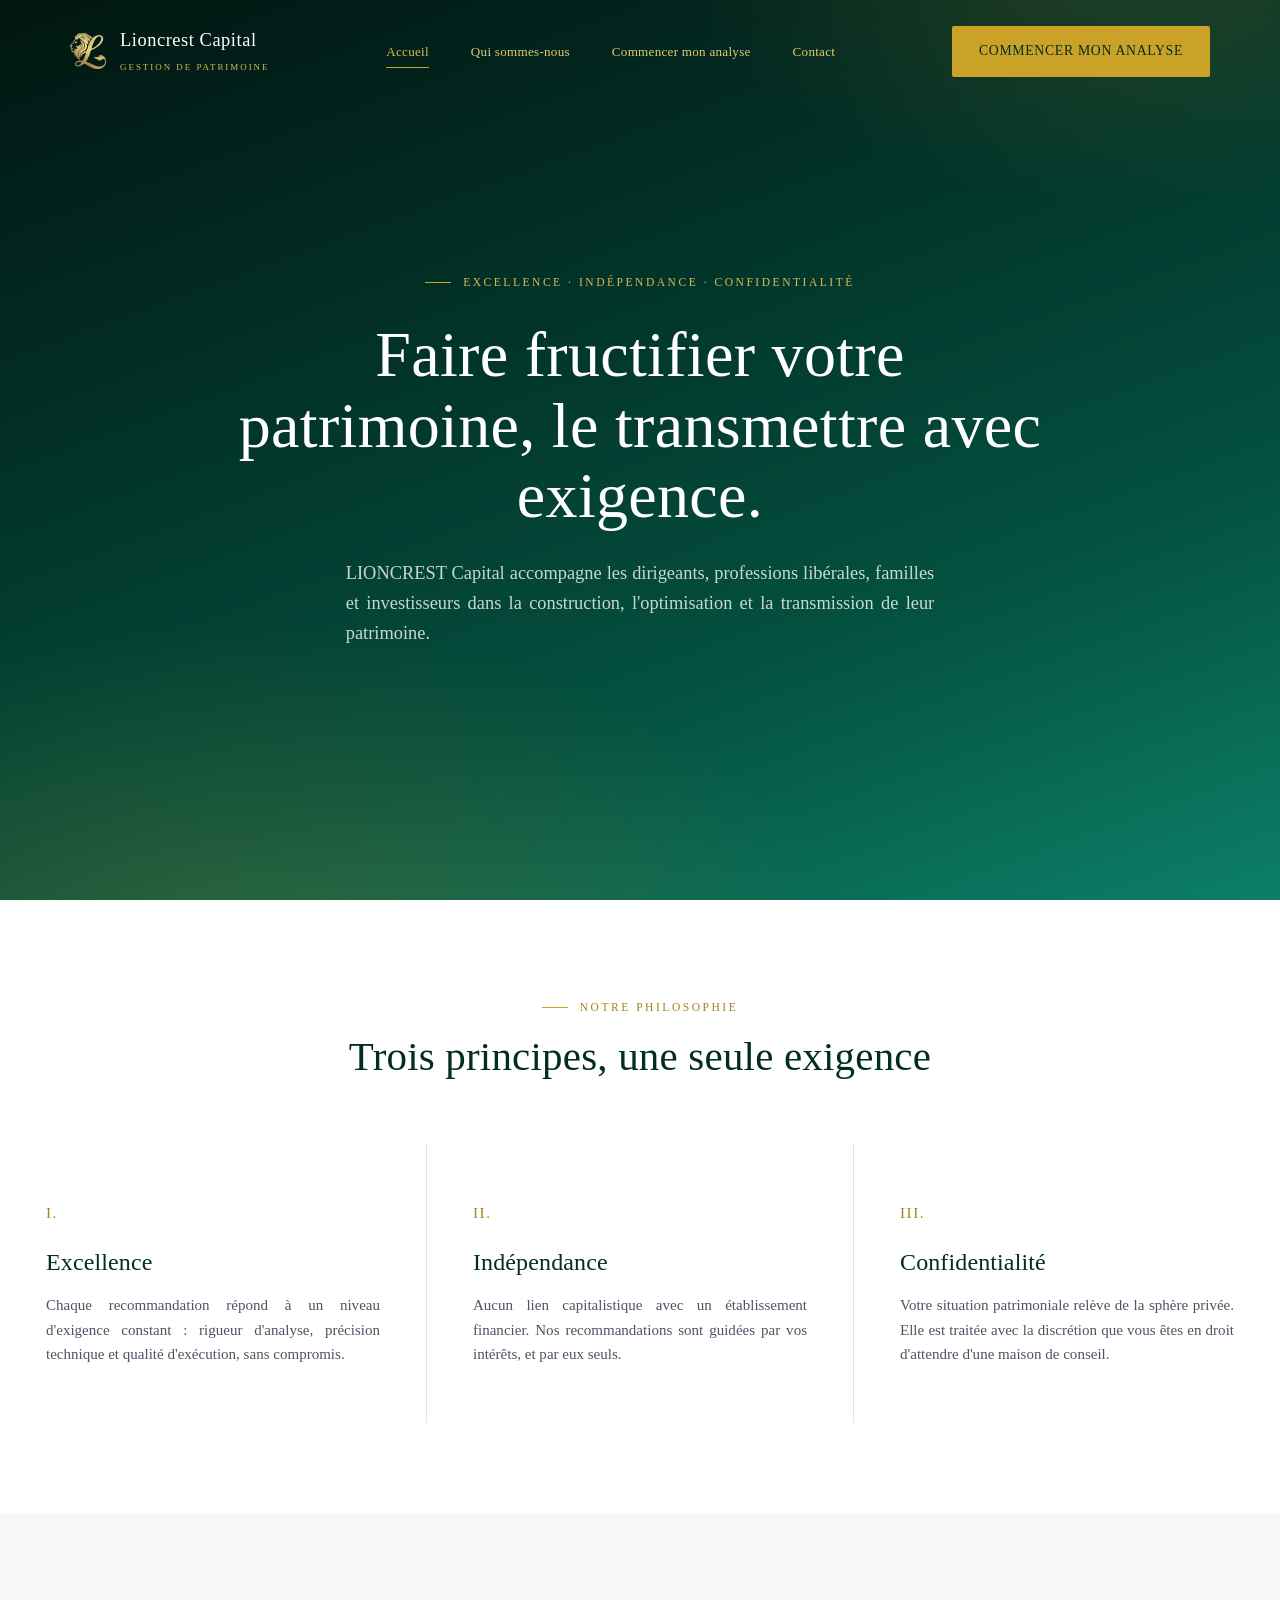
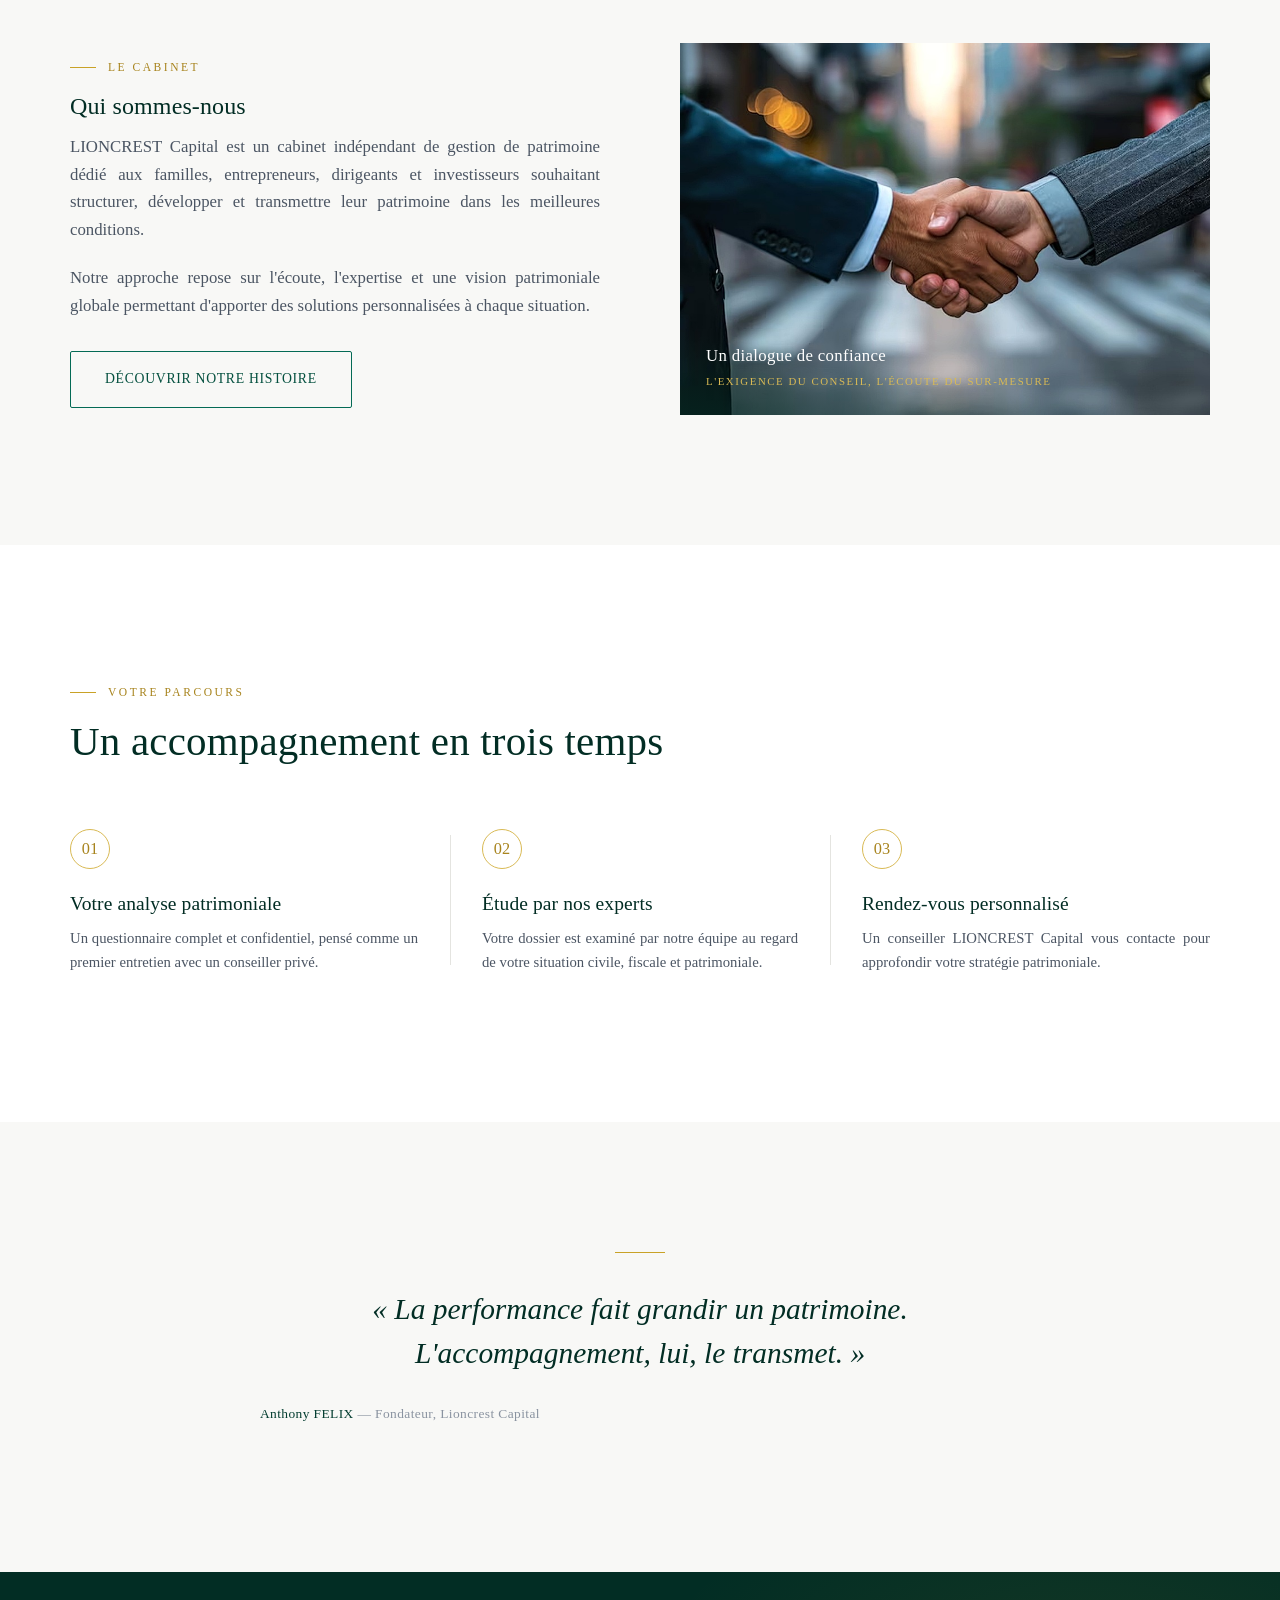
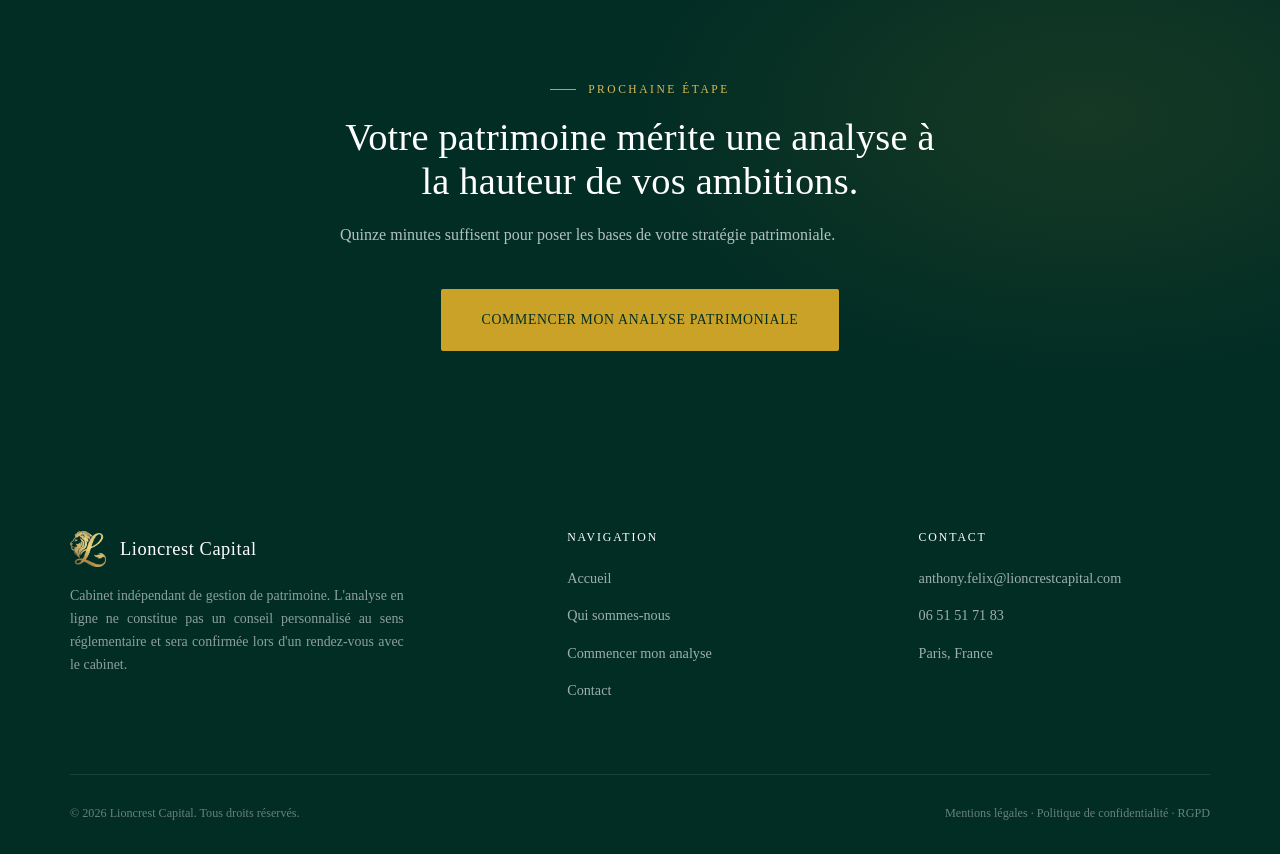
==== index.html @ 857f47c0 "Site initial Lioncrest Capital Site vitrine et parcours d'analyse patrimoniale (questionnaire multi-" ====
<!DOCTYPE html>
<html lang="fr">
<head>
<meta charset="UTF-8">
<meta name="viewport" content="width=device-width, initial-scale=1.0">
<title>Lioncrest Capital — Gestion de patrimoine d'excellence</title>
<meta name="description" content="LIONCREST Capital accompagne dirigeants, professions libérales, familles et investisseurs dans la construction, l'optimisation et la transmission de leur patrimoine.">
<link rel="icon" href="assets/img/logo-icon.png">
<link rel="stylesheet" href="assets/css/style.css">
</head>
<body>

<!-- ============ HEADER ============ -->
<header class="site-header">
  <div class="container nav-row">
    <a href="index.html" class="brand">
      <img src="assets/img/logo-icon.png" alt="Lioncrest Capital" class="brand-mark">
      <span>
        <span class="brand-word">Lioncrest Capital</span>
        <span class="brand-sub">Gestion de patrimoine</span>
      </span>
    </a>
    <nav class="nav-links" id="navLinks">
      <a href="index.html" class="active">Accueil</a>
      <a href="qui-sommes-nous.html">Qui sommes-nous</a>
      <a href="analyse.html">Commencer mon analyse</a>
      <a href="contact.html">Contact</a>
    </nav>
    <div class="nav-actions">
      <a href="analyse.html" class="btn btn-gold" style="padding:13px 26px;">Commencer mon analyse</a>
      <button class="nav-toggle" id="navToggle" aria-expanded="false" aria-label="Ouvrir le menu">Menu</button>
    </div>
  </div>
</header>

<!-- ============ HERO ============ -->
<section class="hero">
  <div class="container">
    <div class="hero-inner">
      <div class="eyebrow on-dark">Excellence · Indépendance · Confidentialité</div>
      <h1>Faire fructifier votre patrimoine, le transmettre avec exigence.</h1>
      <p class="hero-lead">LIONCREST Capital accompagne les dirigeants, professions libérales, familles et investisseurs dans la construction, l'optimisation et la transmission de leur patrimoine.</p>
    </div>
  </div>
</section>

<!-- ============ NOTRE PHILOSOPHIE ============ -->
<section class="section-tight">
  <div class="container">
    <div class="section-head center reveal">
      <div class="eyebrow" style="justify-content:center;">Notre philosophie</div>
      <h2>Trois principes, une seule exigence</h2>
    </div>
  </div>
  <div class="philo-grid">
    <div class="philo-card reveal">
      <span class="philo-num">I.</span>
      <h3>Excellence</h3>
      <p>Chaque recommandation répond à un niveau d'exigence constant : rigueur d'analyse, précision technique et qualité d'exécution, sans compromis.</p>
    </div>
    <div class="philo-card reveal reveal-delay-1">
      <span class="philo-num">II.</span>
      <h3>Indépendance</h3>
      <p>Aucun lien capitalistique avec un établissement financier. Nos recommandations sont guidées par vos intérêts, et par eux seuls.</p>
    </div>
    <div class="philo-card reveal reveal-delay-2">
      <span class="philo-num">III.</span>
      <h3>Confidentialité</h3>
      <p>Votre situation patrimoniale relève de la sphère privée. Elle est traitée avec la discrétion que vous êtes en droit d'attendre d'une maison de conseil.</p>
    </div>
  </div>
</section>

<!-- ============ QUI SOMMES-NOUS (teaser) ============ -->
<section class="section-offwhite">
  <div class="container">
    <div class="grid-2" style="align-items:center;gap:80px;">
      <div class="reveal">
        <div class="eyebrow">Le cabinet</div>
        <h2 style="margin-top:16px;">Qui sommes-nous</h2>
        <p style="font-size:1.05rem;">LIONCREST Capital est un cabinet indépendant de gestion de patrimoine dédié aux familles, entrepreneurs, dirigeants et investisseurs souhaitant structurer, développer et transmettre leur patrimoine dans les meilleures conditions.</p>
        <p style="font-size:1.05rem;">Notre approche repose sur l'écoute, l'expertise et une vision patrimoniale globale permettant d'apporter des solutions personnalisées à chaque situation.</p>
        <a href="qui-sommes-nous.html" class="btn btn-outline-dark" style="margin-top:12px;">Découvrir notre histoire</a>
      </div>
      <div class="reveal reveal-delay-1">
        <div class="photo-card">
          <img src="assets/img/poignee-de-main-portrait.jpg" alt="Poignée de main entre un conseiller et un client">
          <div class="photo-card-caption">
            <span class="name">Un dialogue de confiance</span>
            <span class="role">L'exigence du conseil, l'écoute du sur-mesure</span>
          </div>
        </div>
      </div>
    </div>
  </div>
</section>

<!-- ============ PARCOURS (séquence réelle) ============ -->
<section>
  <div class="container">
    <div class="section-head reveal">
      <div class="eyebrow">Votre parcours</div>
      <h2>Un accompagnement en trois temps</h2>
    </div>
    <div class="process">
      <div class="process-step reveal">
        <div class="process-num">01</div>
        <h3>Votre analyse patrimoniale</h3>
        <p>Un questionnaire complet et confidentiel, pensé comme un premier entretien avec un conseiller privé.</p>
      </div>
      <div class="process-step reveal reveal-delay-1">
        <div class="process-num">02</div>
        <h3>Étude par nos experts</h3>
        <p>Votre dossier est examiné par notre équipe au regard de votre situation civile, fiscale et patrimoniale.</p>
      </div>
      <div class="process-step reveal reveal-delay-2">
        <div class="process-num">03</div>
        <h3>Rendez-vous personnalisé</h3>
        <p>Un conseiller LIONCREST Capital vous contacte pour approfondir votre stratégie patrimoniale.</p>
      </div>
    </div>
  </div>
</section>

<!-- ============ CITATION ============ -->
<section class="section-offwhite">
  <div class="container quote-block reveal">
    <div class="quote-rule"></div>
    <blockquote>« La performance fait grandir un patrimoine. L'accompagnement, lui, le transmet. »</blockquote>
    <p class="quote-attrib"><strong>Anthony FELIX</strong> — Fondateur, Lioncrest Capital</p>
  </div>
</section>

<!-- ============ CTA ============ -->
<section class="cta-band">
  <div class="container cta-band-inner reveal">
    <div class="eyebrow on-dark" style="justify-content:center;">Prochaine étape</div>
    <h2 style="margin-top:16px;">Votre patrimoine mérite une analyse à la hauteur de vos ambitions.</h2>
    <p>Quinze minutes suffisent pour poser les bases de votre stratégie patrimoniale.</p>
    <a href="analyse.html" class="btn btn-gold btn-lg">Commencer mon analyse patrimoniale</a>
  </div>
</section>

<!-- ============ FOOTER ============ -->
<footer class="site-footer">
  <div class="container">
    <div class="footer-grid">
      <div>
        <a href="index.html" class="brand" style="margin-bottom:18px;">
          <img src="assets/img/logo-icon.png" alt="Lioncrest Capital" class="brand-mark" style="width:36px;height:36px;">
          <span class="brand-word" style="font-size:1.15rem;color:var(--white);">Lioncrest Capital</span>
        </a>
        <p style="font-size:.87rem;max-width:48ch;color:rgba(255,255,255,.55);">Cabinet indépendant de gestion de patrimoine. L'analyse en ligne ne constitue pas un conseil personnalisé au sens réglementaire et sera confirmée lors d'un rendez-vous avec le cabinet.</p>
      </div>
      <div>
        <h4>Navigation</h4>
        <ul>
          <li><a href="index.html">Accueil</a></li>
          <li><a href="qui-sommes-nous.html">Qui sommes-nous</a></li>
          <li><a href="analyse.html">Commencer mon analyse</a></li>
          <li><a href="contact.html">Contact</a></li>
        </ul>
      </div>
      <div>
        <h4>Contact</h4>
        <ul>
          <li><a href="mailto:anthony.felix@lioncrestcapital.com">anthony.felix@lioncrestcapital.com</a></li>
          <li><a href="tel:+33651517183">06 51 51 71 83</a></li>
          <li><a href="#">Paris, France</a></li>
        </ul>
      </div>
    </div>
    <div class="footer-bottom">
      <span>© 2026 Lioncrest Capital. Tous droits réservés.</span>
      <span>Mentions légales · Politique de confidentialité · RGPD</span>
    </div>
  </div>
</footer>

<script src="assets/js/main.js"></script>
</body>
</html>
---- assets/css/style.css ----
/* ==========================================================================
   LIONCREST CAPITAL — Design system premium
   Palette : Vert émeraude (#046A55) dominant, Or (#C9A227) en accent subtil,
   Blanc pur, Gris anthracite (#1F2937).
   Typographie du site : Times New Roman (demande client).
   Le PDF (dossier client) utilise Century Gothic — voir wizard.css, section impression.
   ========================================================================== */

:root{
  /* --- Couleurs de marque --- */
  --emerald-900:#022D24;
  --emerald-800:#033D30;
  --emerald-700:#04503F;
  --emerald-600:#046A55;   /* couleur dominante */
  --emerald-500:#0C7F67;
  --emerald-100:#E7F1EE;

  --gold-700:#8F721C;
  --gold-600:#A8841E;
  --gold-500:#C9A227;      /* accent, avec parcimonie */
  --gold-400:#D9BA55;
  --gold-200:#EEDFAF;

  --white:#FFFFFF;
  --offwhite:#F8F8F6;
  --ink:#1F2937;           /* gris anthracite */
  --ink-soft:#4B5563;
  --stone:#8A93A0;
  --line:#E4E4E0;

  --font-display:'Times New Roman', Times, serif;
  --font-body:'Times New Roman', Times, serif;

  --shadow-card:0 20px 50px -22px rgba(2,45,36,.16);
  --shadow-hover:0 28px 60px -20px rgba(2,45,36,.24);
  --ease:cubic-bezier(.22,.61,.36,1);
}

*,*::before,*::after{box-sizing:border-box;}
html{scroll-behavior:smooth;overflow-x:hidden;}
body{
  margin:0;
  overflow-x:hidden;
  font-family:var(--font-body);
  color:var(--ink);
  background:var(--white);
  -webkit-font-smoothing:antialiased;
  line-height:1.65;
}
img{max-width:100%;display:block;}
a{color:inherit;text-decoration:none;}
h1,h2,h3,h4{
  font-family:var(--font-display);
  font-weight:400;
  color:var(--emerald-900);
  margin:0 0 .5em;
  letter-spacing:.005em;
  line-height:1.15;
}
p{margin:0 0 1.2em;color:var(--ink-soft);text-align:justify;text-justify:inter-word;}
ul{margin:0;padding:0;list-style:none;}
button{font-family:inherit;cursor:pointer;}
strong,b{font-weight:400;}
input,select,textarea{font-family:inherit;font-size:1rem;}
:focus-visible{outline:2px solid var(--gold-500);outline-offset:3px;}

.container{max-width:1220px;margin:0 auto;padding:0 40px;}
@media (max-width:640px){ .container{padding:0 22px;} }
.container-narrow{max-width:800px;margin:0 auto;padding:0 40px;}
@media (max-width:640px){ .container-narrow{padding:0 22px;} }

.eyebrow{
  display:inline-flex;align-items:center;gap:12px;
  font-size:.72rem;font-weight:400;letter-spacing:.22em;text-transform:uppercase;
  color:var(--gold-600);
}
.eyebrow::before{content:"";width:26px;height:1px;background:var(--gold-500);}
.eyebrow.on-dark{color:var(--gold-300,#D9BA55);}

/* ---------- Animations d'apparition au scroll ---------- */
.reveal{
  opacity:0;
  transform:translateY(26px);
  transition:opacity .9s var(--ease), transform .9s var(--ease);
}
.reveal.is-visible{opacity:1;transform:translateY(0);}
.reveal-delay-1{transition-delay:.1s;}
.reveal-delay-2{transition-delay:.2s;}
.reveal-delay-3{transition-delay:.3s;}
@media (prefers-reduced-motion:reduce){
  .reveal{opacity:1;transform:none;transition:none;}
}

/* ---------- Boutons ---------- */
.btn{
  display:inline-flex;align-items:center;justify-content:center;gap:10px;
  padding:16px 34px;
  border-radius:2px;
  font-family:var(--font-body);
  font-weight:400;font-size:.86rem;letter-spacing:.05em;text-transform:uppercase;
  border:1px solid transparent;
  transition:transform .4s var(--ease), box-shadow .4s var(--ease), background .3s var(--ease), color .3s var(--ease), border-color .3s var(--ease);
  white-space:nowrap;
  text-align:center;
}
@media (max-width:480px){
  .btn{white-space:normal;}
}
.btn-primary{
  background:var(--emerald-600);
  color:var(--white);
}
.btn-primary:hover{background:var(--emerald-700);transform:translateY(-1px);box-shadow:0 14px 30px -12px rgba(4,106,85,.45);}
.btn-gold{
  background:var(--gold-500);
  color:var(--emerald-900);
}
.btn-gold:hover{background:var(--gold-400);transform:translateY(-1px);box-shadow:0 14px 30px -12px rgba(201,162,39,.5);}
.btn-outline{
  background:transparent;border-color:rgba(255,255,255,.4);color:var(--white);
}
.btn-outline:hover{border-color:var(--gold-400);color:var(--gold-200);}
.btn-outline-dark{
  background:transparent;border-color:var(--emerald-600);color:var(--emerald-700);
}
.btn-outline-dark:hover{background:var(--emerald-600);color:var(--white);}
.btn-ghost{background:transparent;color:var(--emerald-700);padding:16px 6px;font-weight:400;font-size:.86rem;letter-spacing:.03em;text-transform:none;}
.btn-ghost:hover{color:var(--gold-700);}
.btn[disabled]{opacity:.45;cursor:not-allowed;transform:none;box-shadow:none;}
.btn-block{width:100%;}
.btn-lg{padding:19px 40px;}

/* ---------- Navigation ---------- */
.site-header{
  position:fixed;top:0;left:0;right:0;z-index:100;
  padding:26px 0;
  transition:background .4s var(--ease), padding .4s var(--ease), box-shadow .4s var(--ease);
}
.site-header.is-solid{
  background:rgba(255,255,255,.97);
  backdrop-filter:blur(10px);
  padding:16px 0;
  box-shadow:0 2px 24px rgba(2,45,36,.07);
}
.nav-row{display:flex;align-items:center;justify-content:space-between;gap:24px;}
.brand{display:flex;align-items:center;gap:14px;}
.brand-mark{width:36px;height:36px;flex-shrink:0;object-fit:contain;}
.brand-word{
  font-family:var(--font-display);font-size:1.15rem;font-weight:400;
  color:var(--white);letter-spacing:.03em;line-height:1;
  transition:color .4s var(--ease);
}
.is-solid .brand-word{color:var(--emerald-900);}
.brand-sub{
  display:block;font-family:var(--font-body);font-size:.56rem;letter-spacing:.22em;text-transform:uppercase;
  color:var(--gold-400);margin-top:5px;transition:color .4s var(--ease);
}
.is-solid .brand-sub{color:var(--gold-600);}

.nav-links{display:flex;align-items:center;gap:42px;}
.nav-links a{
  font-size:.82rem;font-weight:400;letter-spacing:.02em;
  color:var(--gold-300,#E4C875);position:relative;padding:4px 0;
  transition:color .4s var(--ease);
}
.is-solid .nav-links a{color:var(--gold-700);}
.nav-links a::after{content:"";position:absolute;left:0;right:100%;bottom:-2px;height:1px;background:var(--gold-500);transition:right .35s var(--ease);}
.nav-links a:hover{color:var(--gold-200,#F0E0B0);}
.is-solid .nav-links a:hover{color:var(--gold-600);}
.nav-links a:hover::after,.nav-links a.active::after{right:0;}
.nav-links a.active{color:var(--gold-400);}
.is-solid .nav-links a.active{color:var(--gold-600);}
.nav-actions{display:flex;align-items:center;gap:18px;}
.nav-toggle{display:none;background:none;border:0;color:var(--white);font-size:.8rem;font-weight:400;letter-spacing:.05em;}
.is-solid .nav-toggle{color:var(--ink);}

@media (max-width:960px){
  .nav-links{
    position:fixed;inset:0 0 0 auto;width:82%;max-width:360px;
    background:var(--emerald-900);
    flex-direction:column;align-items:flex-start;
    padding:120px 38px 40px;gap:30px;
    transform:translateX(100%);transition:transform .5s var(--ease);
    box-shadow:-24px 0 70px rgba(0,0,0,.3);
  }
  .nav-links.is-open{transform:translateX(0);}
  .nav-links a{color:var(--gold-300,#E4C875) !important;}
  .nav-actions .btn{display:none;}
  .nav-toggle{display:flex;z-index:120;}
}

/* ---------- Hero plein écran ---------- */
.hero{
  position:relative;min-height:100vh;
  display:flex;align-items:center;
  background:linear-gradient(160deg,#011611 0%, #022D24 30%, #04503F 68%, #0C7F67 100%);
  color:var(--white);
  overflow:hidden;
  padding:150px 0 90px;
}
.hero::before{
  content:"";position:absolute;inset:-8%;
  background-image:url('assets/img/logo-icon.png');
  background-repeat:no-repeat;
  background-position:86% 18%;
  background-size:640px;
  opacity:.07;
  pointer-events:none;
  animation:driftGlow 26s ease-in-out infinite alternate;
}
.hero::after{
  content:"";position:absolute;inset:0;
  background:
    radial-gradient(1000px 560px at 18% 108%, rgba(201,162,39,.22), transparent 62%),
    radial-gradient(760px 460px at 88% -8%, rgba(201,162,39,.18), transparent 60%);
  pointer-events:none;
  animation:pulseGlow 9s ease-in-out infinite;
}
@keyframes pulseGlow{ 0%,100%{opacity:.65;} 50%{opacity:1;} }
@keyframes driftGlow{ 0%{transform:translate(0,0) scale(1);} 100%{transform:translate(-22px,16px) scale(1.05);} }
@media (prefers-reduced-motion:reduce){
  .hero::before,.hero::after,.page-hero::before,.page-hero::after,.intro-hero::before,.intro-hero::after{animation:none !important;}
}
.hero-inner{position:relative;z-index:2;max-width:820px;margin:0 auto;text-align:center;}

/* ---------- Bandeaux "page hero" secondaires (Qui sommes-nous, Contact, Analyse) ---------- */
.page-hero,.intro-hero{
  position:relative;overflow:hidden;
  background:linear-gradient(160deg,#011611 0%, #022D24 32%, #04503F 72%, #0C7F67 100%);
}
.page-hero::before,.intro-hero::before{
  content:"";position:absolute;inset:-8%;
  background-image:url('assets/img/logo-icon.png');
  background-repeat:no-repeat;
  background-position:88% 12%;
  background-size:420px;
  opacity:.07;
  pointer-events:none;
  animation:driftGlow 26s ease-in-out infinite alternate;
}
.page-hero::after,.intro-hero::after{
  content:"";position:absolute;inset:0;
  background:
    radial-gradient(800px 460px at 12% 115%, rgba(201,162,39,.20), transparent 62%),
    radial-gradient(620px 380px at 90% -10%, rgba(201,162,39,.16), transparent 60%);
  pointer-events:none;
  animation:pulseGlow 9s ease-in-out infinite;
}
.page-hero .container-narrow,.intro-hero .container-narrow{position:relative;z-index:2;}
.hero-inner .eyebrow{justify-content:center;margin-bottom:28px;}
.hero h1{
  color:var(--white);
  font-size:clamp(2.4rem,5vw,4rem);
  line-height:1.1;font-weight:400;
  margin-bottom:26px;
}
.hero-lead{
  color:rgba(255,255,255,.78);
  font-size:1.15rem;max-width:64ch;margin:0 auto 46px;
}
.hero-actions{display:flex;flex-wrap:wrap;gap:18px;justify-content:center;}
.hero-scroll{
  position:absolute;bottom:38px;left:50%;transform:translateX(-50%);
  display:flex;flex-direction:column;align-items:center;gap:10px;
  color:rgba(255,255,255,.5);font-size:.68rem;letter-spacing:.18em;text-transform:uppercase;
  z-index:2;
}
.hero-scroll .stem{width:1px;height:34px;background:linear-gradient(var(--gold-400),transparent);}

/* ---------- Sections ---------- */
section{padding:130px 0;}
.section-tight{padding:90px 0;}
.section-head{max-width:660px;margin-bottom:64px;}
.section-head.center{margin-left:auto;margin-right:auto;text-align:center;}
.section-head h2{font-size:clamp(2rem,3.2vw,2.6rem);margin-top:16px;}
.section-dark{background:var(--emerald-900);color:var(--white);}
.section-dark h2,.section-dark h3,.section-dark h4{color:var(--white);}
.section-dark p{color:rgba(255,255,255,.72);}
.section-offwhite{background:var(--offwhite);}

/* ---------- Philosophie (3 blocs) ---------- */
.philo-grid{display:grid;grid-template-columns:repeat(3,1fr);gap:1px;background:var(--line);}
@media (max-width:860px){.philo-grid{grid-template-columns:1fr;}}
.philo-card{
  background:var(--white);
  padding:56px 46px;
  transition:background .4s var(--ease);
}
.philo-card:hover{background:var(--offwhite);}
.philo-num{
  font-family:var(--font-display);font-size:.95rem;color:var(--gold-600);
  letter-spacing:.1em;margin-bottom:24px;display:block;
}
.philo-card h3{font-size:1.5rem;margin-bottom:16px;}
.philo-card p{font-size:.94rem;margin-bottom:0;}

/* ---------- Cartes génériques ---------- */
.grid-3{display:grid;grid-template-columns:repeat(3,1fr);gap:36px;}
.grid-2{display:grid;grid-template-columns:repeat(2,1fr);gap:36px;}
@media (max-width:900px){.grid-3,.grid-2{grid-template-columns:1fr;}}
.info-card{
  background:var(--white);border:1px solid var(--line);
  padding:40px 36px;
  transition:transform .4s var(--ease), box-shadow .4s var(--ease), border-color .4s var(--ease);
}
.info-card:hover{transform:translateY(-6px);box-shadow:var(--shadow-hover);border-color:var(--gold-400);}
.info-card .ic{width:38px;height:38px;margin-bottom:24px;}
.info-card .ic path,.info-card .ic circle,.info-card .ic line,.info-card .ic rect{stroke:var(--gold-600);fill:none;stroke-width:1.1;}
.info-card h3{font-size:1.28rem;margin-bottom:12px;}
.info-card p{font-size:.93rem;margin-bottom:0;}

/* ---------- Processus (séquence) ---------- */
.process{display:grid;grid-template-columns:repeat(3,1fr);gap:0;}
@media (max-width:900px){.process{grid-template-columns:1fr;gap:48px;}}
.process-step{padding:0 32px;position:relative;}
.process-step:first-child{padding-left:0;}
.process-step:last-child{padding-right:0;}
.process-step:not(:last-child)::after{content:"";position:absolute;top:6px;right:-1px;width:1px;height:130px;background:var(--line);}
@media (max-width:900px){.process-step:not(:last-child)::after{display:none;}}
.process-num{
  font-family:var(--font-display);font-size:1.02rem;font-weight:400;color:var(--gold-600);
  border:1px solid var(--gold-400);width:40px;height:40px;border-radius:50%;
  display:flex;align-items:center;justify-content:center;margin-bottom:24px;
}
.process-step h3{font-size:1.22rem;margin-bottom:10px;}
.process-step p{font-size:.92rem;}

/* ---------- CTA band ---------- */
.cta-band{background:var(--emerald-900);padding:100px 0;position:relative;overflow:hidden;}
.cta-band::before{content:"";position:absolute;inset:0;background:radial-gradient(700px 400px at 85% 30%, rgba(201,162,39,.10), transparent 65%);}
.cta-band-inner{position:relative;z-index:1;text-align:center;max-width:680px;margin:0 auto;}
.cta-band h2{color:var(--white);font-size:clamp(1.8rem,3vw,2.5rem);}
.cta-band p{color:rgba(255,255,255,.7);margin-bottom:40px;}

/* ---------- Citation ---------- */
.quote-block{max-width:840px;margin:0 auto;text-align:center;}
.quote-block blockquote{
  font-family:var(--font-display);font-style:italic;font-weight:400;
  font-size:clamp(1.4rem,2.3vw,1.85rem);color:var(--emerald-900);line-height:1.5;margin:0 0 28px;
}
.quote-attrib{font-size:.84rem;color:var(--stone);letter-spacing:.03em;}
.quote-attrib strong{color:var(--emerald-800);}
.quote-rule{width:50px;height:1px;background:var(--gold-500);margin:0 auto 34px;}

/* ---------- Footer ---------- */
.site-footer{background:var(--emerald-900);color:rgba(255,255,255,.62);padding:80px 0 30px;}
.footer-grid{display:grid;grid-template-columns:1.5fr 1fr 1fr;gap:60px;margin-bottom:60px;}
@media (max-width:760px){.footer-grid{grid-template-columns:1fr;gap:40px;}}
.footer-grid h4{color:var(--white);font-size:.74rem;letter-spacing:.16em;text-transform:uppercase;font-weight:400;margin-bottom:20px;}
.footer-grid ul li{margin-bottom:11px;}
.footer-grid a{font-size:.89rem;color:rgba(255,255,255,.62);}
.footer-grid a:hover{color:var(--gold-400);}
.footer-bottom{
  border-top:1px solid rgba(255,255,255,.1);padding-top:28px;
  display:flex;justify-content:space-between;align-items:center;flex-wrap:wrap;gap:14px;
  font-size:.76rem;color:rgba(255,255,255,.4);
}

@media (prefers-reduced-motion:reduce){
  html{scroll-behavior:auto;}
  *{transition-duration:.001ms !important;animation-duration:.001ms !important;}
}

/* ---------- Portrait duoton (se fond dans le fond du site) ---------- */
.duotone-photo{
  position:relative;overflow:hidden;
  aspect-ratio:4/5;background:var(--emerald-900);
}
.duotone-photo img{
  width:100%;height:100%;object-fit:cover;object-position:top center;display:block;
  filter:grayscale(1) sepia(.3) contrast(1.08) brightness(1.05);
}
.duotone-photo::after{
  content:"";position:absolute;inset:0;
  background:linear-gradient(200deg, var(--gold-500) 0%, var(--emerald-700) 62%, var(--emerald-900) 100%);
  mix-blend-mode:multiply;
  opacity:.82;
}
.duotone-photo::before{
  content:"";position:absolute;inset:0;z-index:2;pointer-events:none;
  background:linear-gradient(190deg, transparent 55%, rgba(2,45,36,.92) 128%);
}
.duotone-caption{
  position:absolute;left:0;right:0;bottom:0;z-index:3;
  padding:24px 26px;
  color:var(--white);
}
.duotone-caption .name{font-family:var(--font-display);font-size:1.05rem;letter-spacing:.02em;}
.duotone-caption .role{font-size:.68rem;letter-spacing:.14em;text-transform:uppercase;color:var(--gold-300,var(--gold-400));margin-top:4px;display:block;}

.illus-card{
  position:relative;overflow:hidden;
  aspect-ratio:4/5;
  background:radial-gradient(circle at 30% 20%, rgba(201,162,39,.10), transparent 60%), var(--emerald-900);
}
.illus-card svg{width:100%;height:100%;display:block;}
.illus-card svg *{fill:none;stroke:var(--gold-500);stroke-width:1.2;vector-effect:non-scaling-stroke;}
.illus-card .duotone-caption{background:linear-gradient(190deg, transparent 60%, rgba(2,45,36,.94) 128%);padding-top:60px;}

.photo-card{position:relative;overflow:hidden;aspect-ratio:940/660;background:var(--emerald-900);}
.photo-card img{width:100%;height:100%;object-fit:cover;object-position:center 40%;display:block;}
.photo-card-caption{
  position:absolute;left:0;right:0;bottom:0;z-index:2;
  padding:24px 26px;color:var(--white);
  background:linear-gradient(190deg, transparent 55%, rgba(2,45,36,.92) 128%);
}
.photo-card-caption .name{font-family:var(--font-display);font-size:1.05rem;letter-spacing:.02em;}
.photo-card-caption .role{font-size:.68rem;letter-spacing:.14em;text-transform:uppercase;color:var(--gold-300,var(--gold-400));margin-top:4px;display:block;}
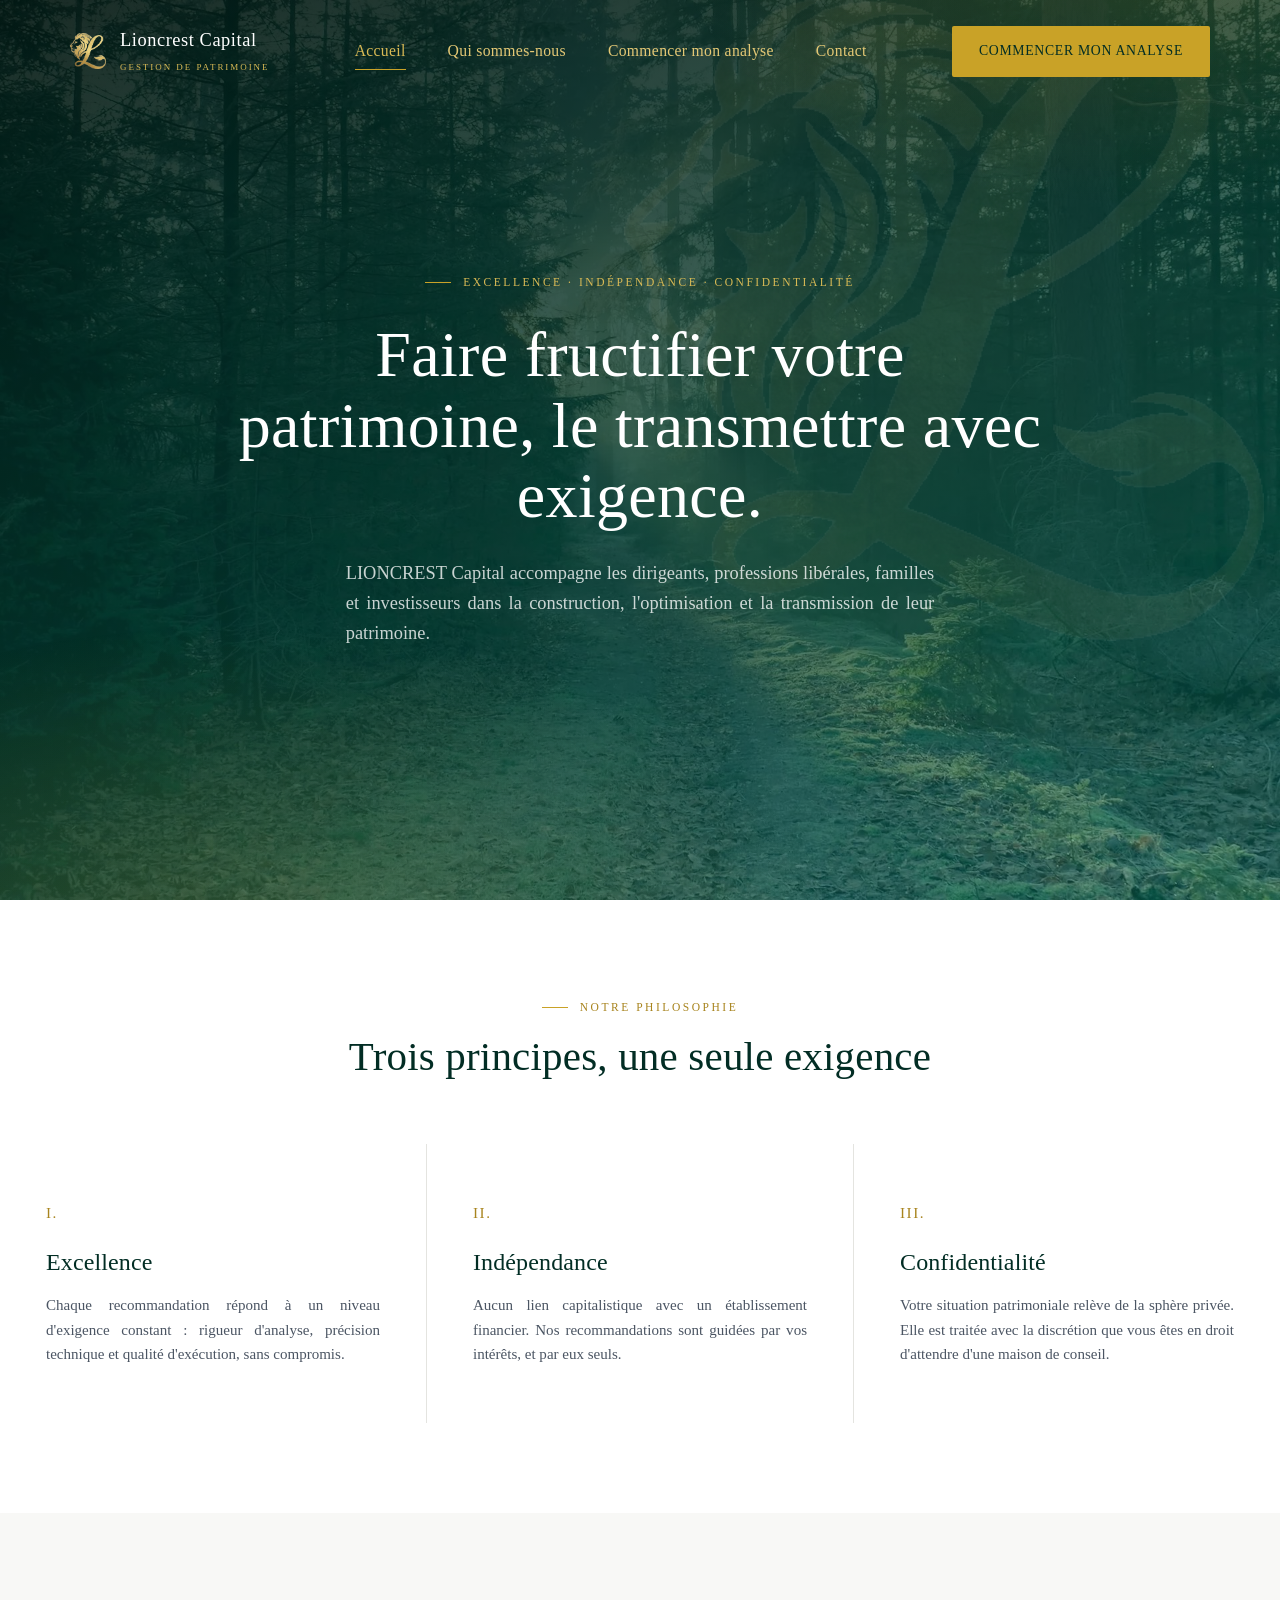
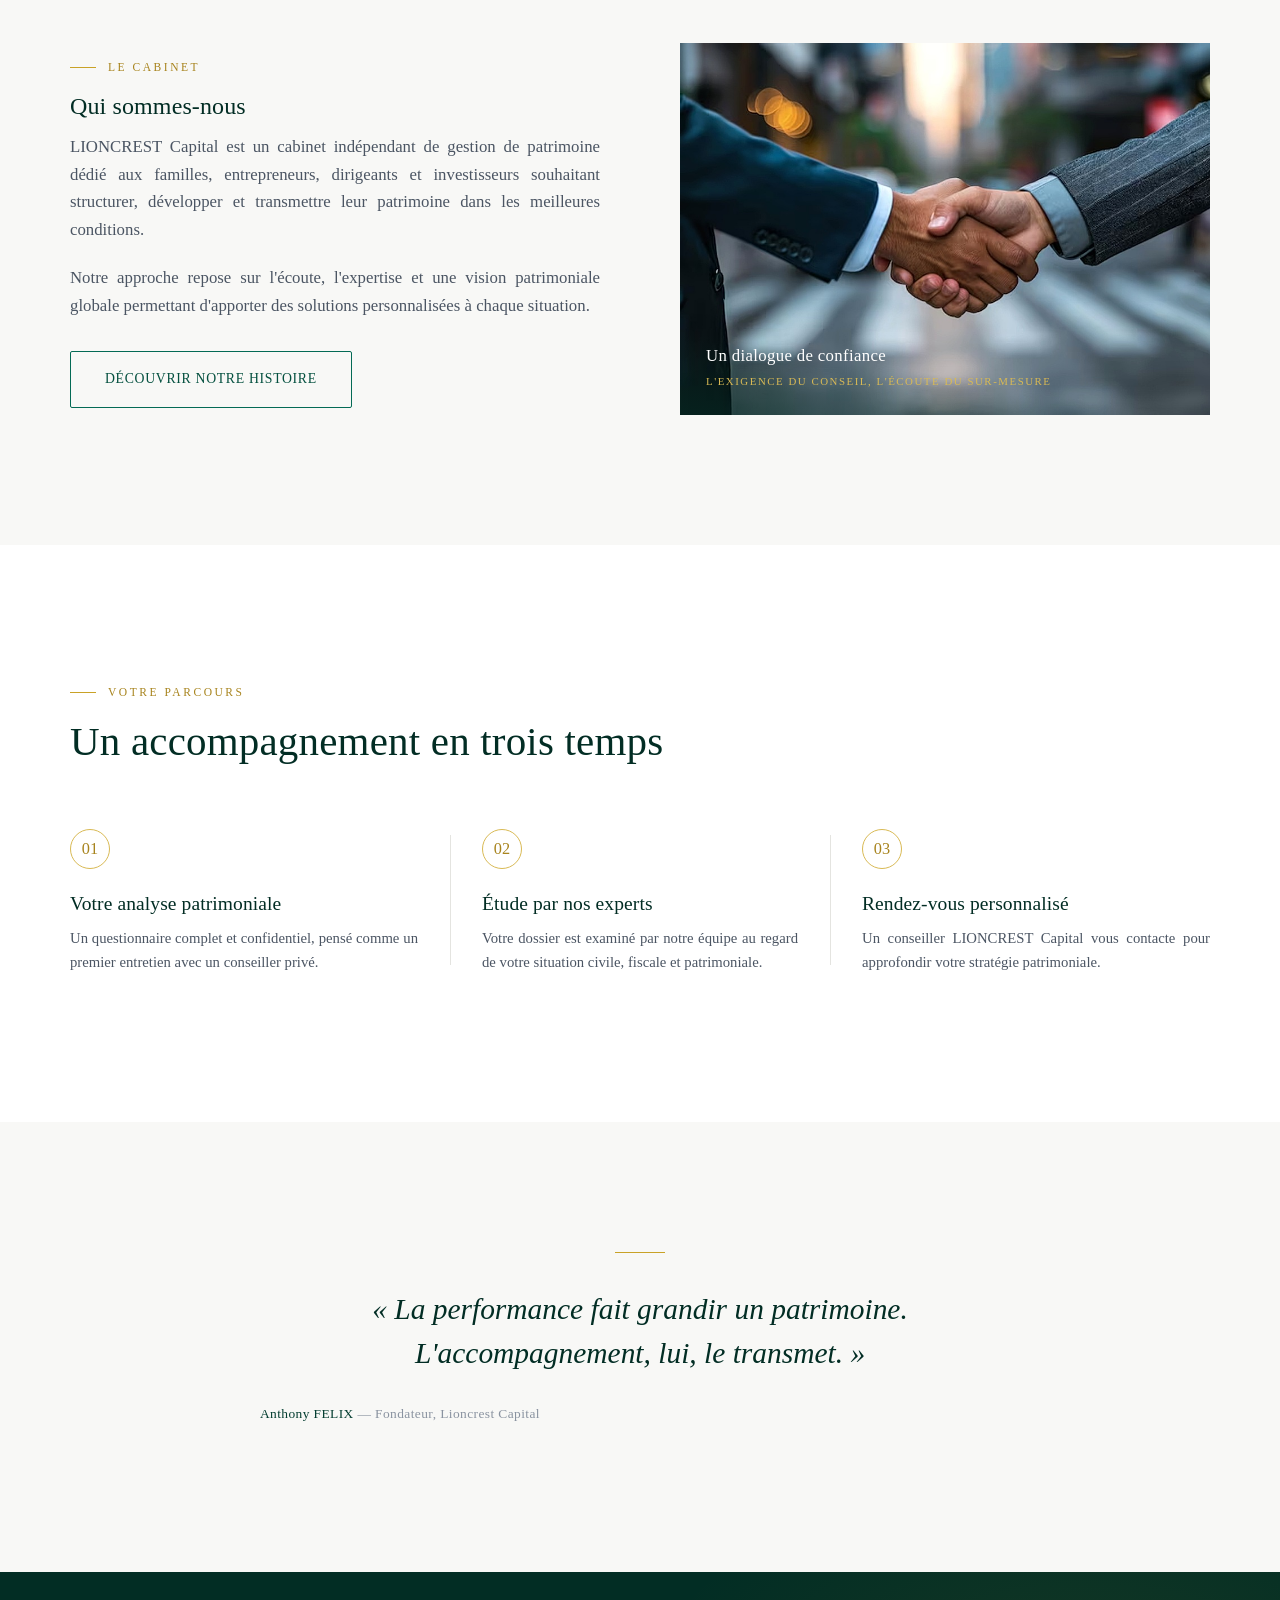
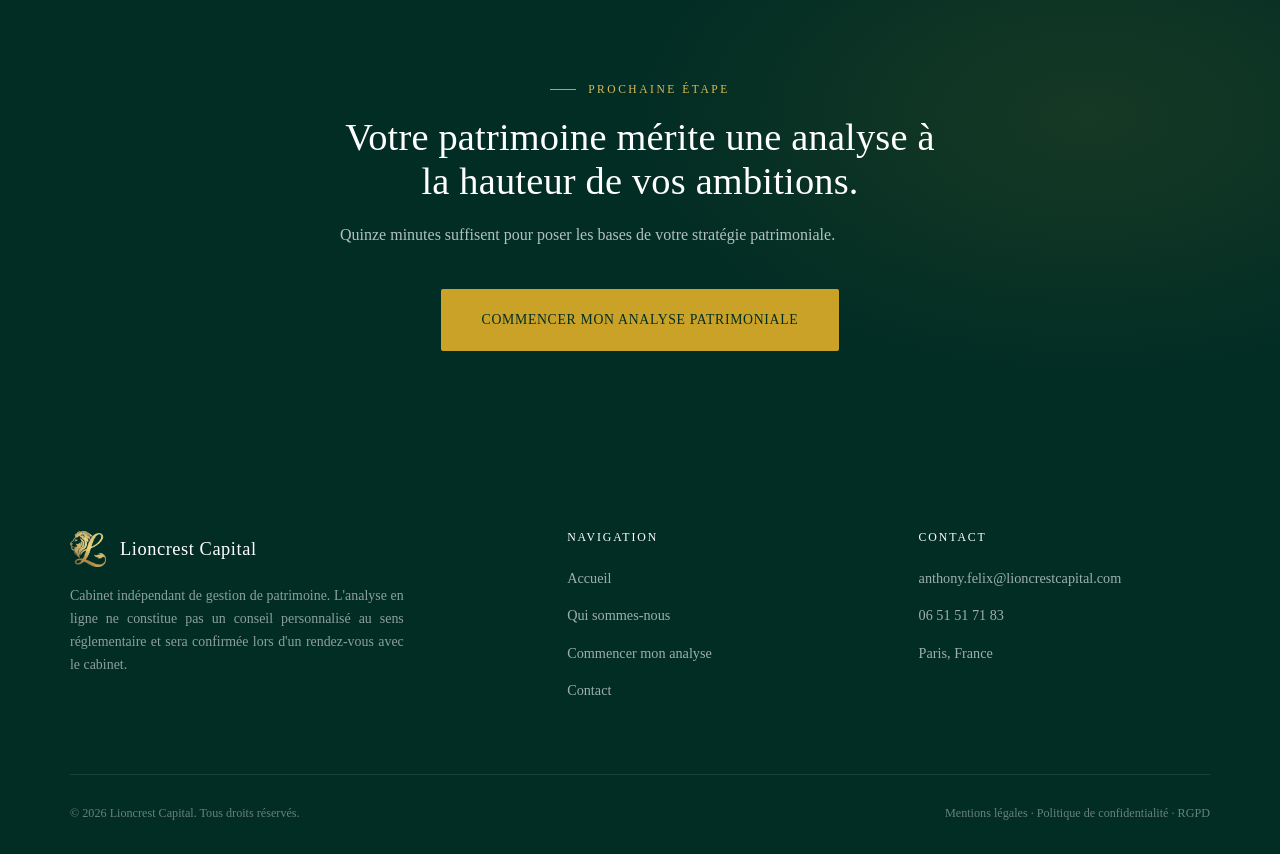
==== commit 622a28f8: "Fond animé sur la page d'accueil + correction de chemins d'images CSS Ajoute une photo de sentier fo" ====
--- a/index.html
+++ b/index.html
@@ -35,6 +35,7 @@
 
 <!-- ============ HERO ============ -->
 <section class="hero">
+  <div class="hero-bg"></div>
   <div class="container">
     <div class="hero-inner">
       <div class="eyebrow on-dark">Excellence · Indépendance · Confidentialité</div>
--- a/assets/css/style.css
+++ b/assets/css/style.css
@@ -159,7 +159,7 @@
 
 .nav-links{display:flex;align-items:center;gap:42px;}
 .nav-links a{
-  font-size:.82rem;font-weight:400;letter-spacing:.02em;
+  font-size:.98rem;font-weight:400;letter-spacing:.02em;
   color:var(--gold-300,#E4C875);position:relative;padding:4px 0;
   transition:color .4s var(--ease);
 }
@@ -193,14 +193,25 @@
 .hero{
   position:relative;min-height:100vh;
   display:flex;align-items:center;
-  background:linear-gradient(160deg,#011611 0%, #022D24 30%, #04503F 68%, #0C7F67 100%);
+  background:#011611;
   color:var(--white);
   overflow:hidden;
   padding:150px 0 90px;
 }
+.hero-bg{
+  position:absolute;inset:0;z-index:0;
+  background-image:url('../img/hero-forest-path.jpg');
+  background-size:cover;background-position:center;
+  animation:heroKenBurns 32s ease-in-out infinite alternate;
+  will-change:transform;
+}
+.hero-bg::after{
+  content:"";position:absolute;inset:0;
+  background:linear-gradient(160deg, rgba(1,22,17,.90) 0%, rgba(2,45,36,.82) 30%, rgba(4,80,63,.68) 68%, rgba(12,127,103,.5) 100%);
+}
 .hero::before{
-  content:"";position:absolute;inset:-8%;
-  background-image:url('assets/img/logo-icon.png');
+  content:"";position:absolute;inset:-8%;z-index:1;
+  background-image:url('../img/logo-icon.png');
   background-repeat:no-repeat;
   background-position:86% 18%;
   background-size:640px;
@@ -209,7 +220,7 @@
   animation:driftGlow 26s ease-in-out infinite alternate;
 }
 .hero::after{
-  content:"";position:absolute;inset:0;
+  content:"";position:absolute;inset:0;z-index:1;
   background:
     radial-gradient(1000px 560px at 18% 108%, rgba(201,162,39,.22), transparent 62%),
     radial-gradient(760px 460px at 88% -8%, rgba(201,162,39,.18), transparent 60%);
@@ -218,8 +229,9 @@
 }
 @keyframes pulseGlow{ 0%,100%{opacity:.65;} 50%{opacity:1;} }
 @keyframes driftGlow{ 0%{transform:translate(0,0) scale(1);} 100%{transform:translate(-22px,16px) scale(1.05);} }
+@keyframes heroKenBurns{ 0%{transform:scale(1);} 100%{transform:scale(1.14);} }
 @media (prefers-reduced-motion:reduce){
-  .hero::before,.hero::after,.page-hero::before,.page-hero::after,.intro-hero::before,.intro-hero::after{animation:none !important;}
+  .hero::before,.hero::after,.hero-bg,.page-hero::before,.page-hero::after,.intro-hero::before,.intro-hero::after{animation:none !important;}
 }
 .hero-inner{position:relative;z-index:2;max-width:820px;margin:0 auto;text-align:center;}
 
@@ -230,7 +242,7 @@
 }
 .page-hero::before,.intro-hero::before{
   content:"";position:absolute;inset:-8%;
-  background-image:url('assets/img/logo-icon.png');
+  background-image:url('../img/logo-icon.png');
   background-repeat:no-repeat;
   background-position:88% 12%;
   background-size:420px;
@@ -368,13 +380,6 @@
 }
 .duotone-photo img{
   width:100%;height:100%;object-fit:cover;object-position:top center;display:block;
-  filter:grayscale(1) sepia(.3) contrast(1.08) brightness(1.05);
-}
-.duotone-photo::after{
-  content:"";position:absolute;inset:0;
-  background:linear-gradient(200deg, var(--gold-500) 0%, var(--emerald-700) 62%, var(--emerald-900) 100%);
-  mix-blend-mode:multiply;
-  opacity:.82;
 }
 .duotone-photo::before{
   content:"";position:absolute;inset:0;z-index:2;pointer-events:none;
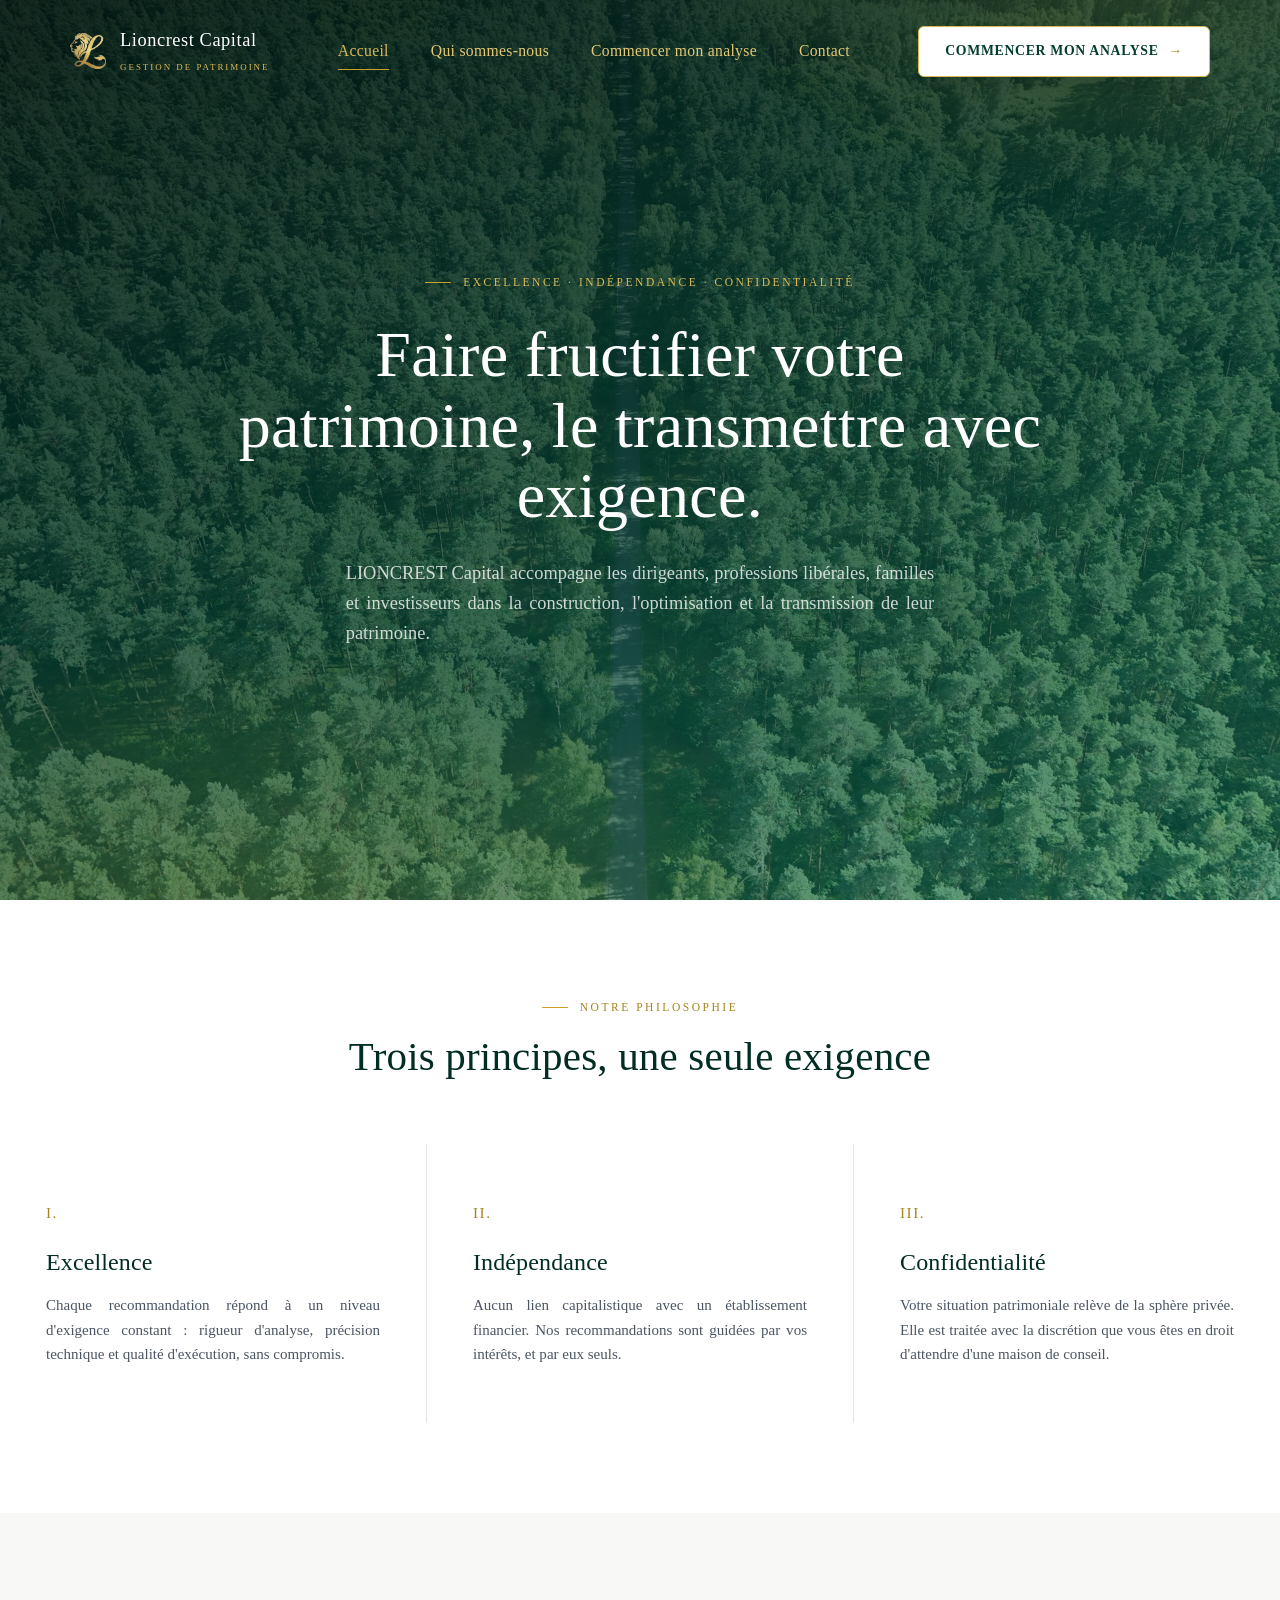
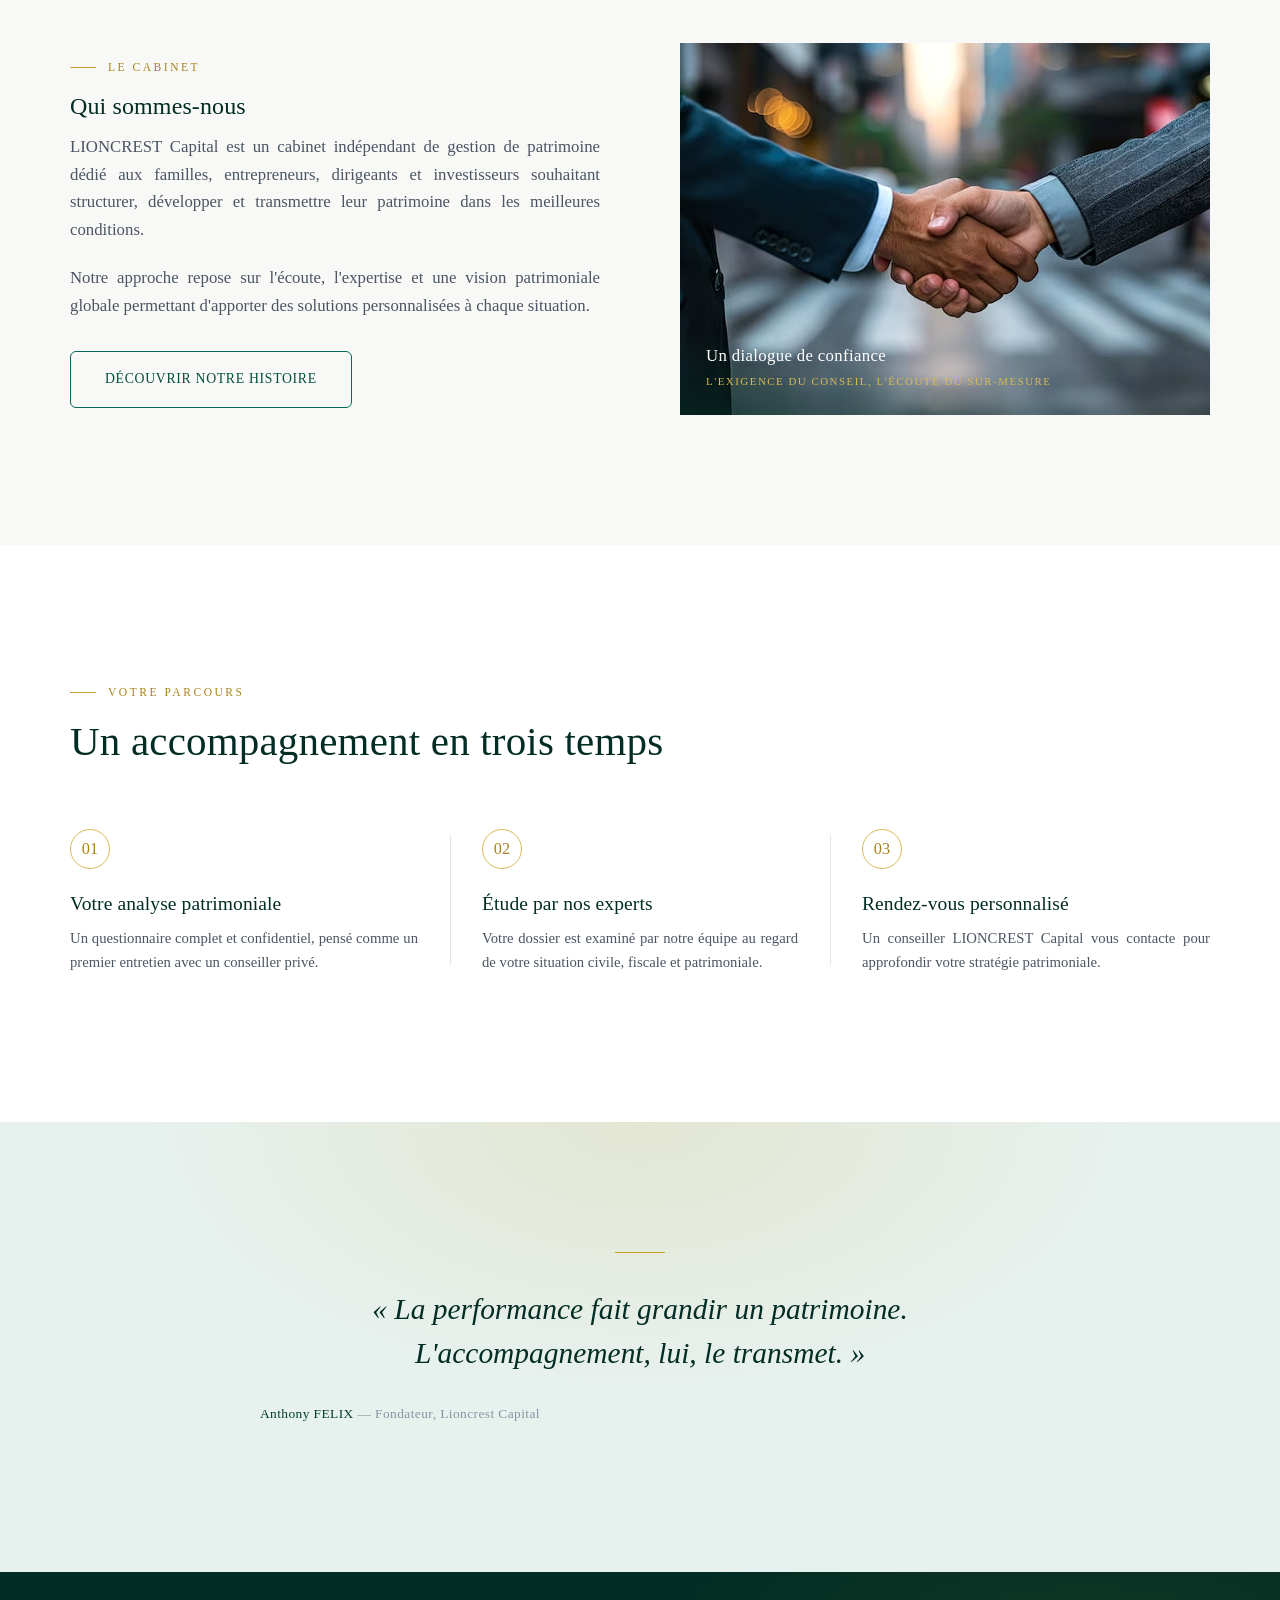
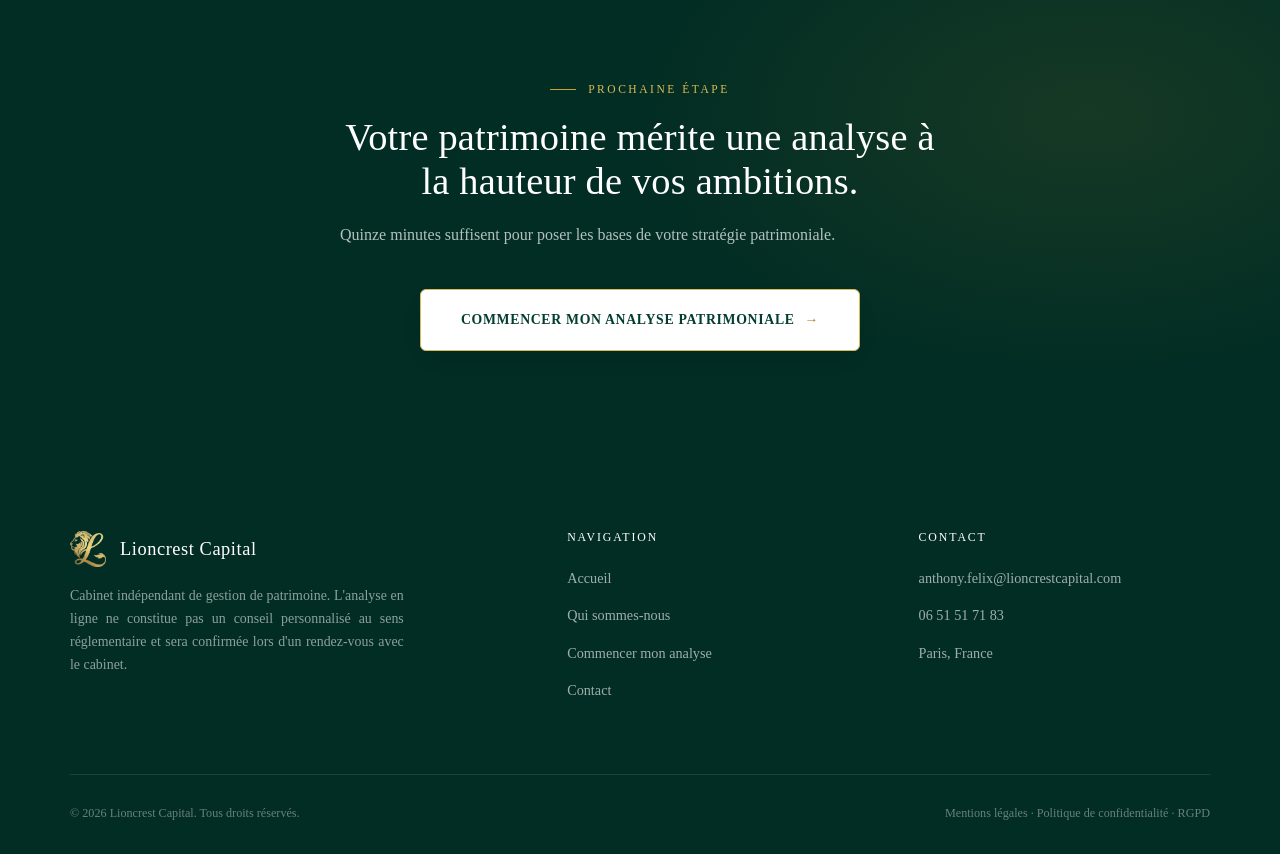
==== commit c4a83c0a: "Bouton "Commencer mon analyse" en blanc + habillage de la citation Le bouton doré passe en fond blan" ====
--- a/index.html
+++ b/index.html
@@ -124,7 +124,7 @@
 </section>
 
 <!-- ============ CITATION ============ -->
-<section class="section-offwhite">
+<section class="section-quote">
   <div class="container quote-block reveal">
     <div class="quote-rule"></div>
     <blockquote>« La performance fait grandir un patrimoine. L'accompagnement, lui, le transmet. »</blockquote>
--- a/assets/css/style.css
+++ b/assets/css/style.css
@@ -95,7 +95,7 @@
 .btn{
   display:inline-flex;align-items:center;justify-content:center;gap:10px;
   padding:16px 34px;
-  border-radius:2px;
+  border-radius:6px;
   font-family:var(--font-body);
   font-weight:400;font-size:.86rem;letter-spacing:.05em;text-transform:uppercase;
   border:1px solid transparent;
@@ -112,10 +112,21 @@
 }
 .btn-primary:hover{background:var(--emerald-700);transform:translateY(-1px);box-shadow:0 14px 30px -12px rgba(4,106,85,.45);}
 .btn-gold{
-  background:var(--gold-500);
+  background:var(--white);
+  color:var(--emerald-800);
+  font-weight:600;
+  border:1px solid var(--gold-400);
+  box-shadow:0 10px 26px -12px rgba(1,22,17,.3);
+}
+.btn-gold::after{content:"→";color:var(--gold-600);transition:transform .35s var(--ease), color .3s var(--ease);}
+.btn-gold:hover{
+  background:linear-gradient(135deg, var(--gold-400) 0%, var(--gold-500) 50%, var(--gold-600) 100%);
   color:var(--emerald-900);
-}
-.btn-gold:hover{background:var(--gold-400);transform:translateY(-1px);box-shadow:0 14px 30px -12px rgba(201,162,39,.5);}
+  border-color:var(--gold-500);
+  transform:translateY(-2px);
+  box-shadow:0 18px 36px -12px rgba(201,162,39,.65), inset 0 1px 0 rgba(255,255,255,.35);
+}
+.btn-gold:hover::after{color:var(--emerald-900);transform:translateX(4px);}
 .btn-outline{
   background:transparent;border-color:rgba(255,255,255,.4);color:var(--white);
 }
@@ -209,16 +220,6 @@
   content:"";position:absolute;inset:0;
   background:linear-gradient(160deg, rgba(1,22,17,.90) 0%, rgba(2,45,36,.82) 30%, rgba(4,80,63,.68) 68%, rgba(12,127,103,.5) 100%);
 }
-.hero::before{
-  content:"";position:absolute;inset:-8%;z-index:1;
-  background-image:url('../img/logo-icon.png');
-  background-repeat:no-repeat;
-  background-position:86% 18%;
-  background-size:640px;
-  opacity:.07;
-  pointer-events:none;
-  animation:driftGlow 26s ease-in-out infinite alternate;
-}
 .hero::after{
   content:"";position:absolute;inset:0;z-index:1;
   background:
@@ -228,30 +229,19 @@
   animation:pulseGlow 9s ease-in-out infinite;
 }
 @keyframes pulseGlow{ 0%,100%{opacity:.65;} 50%{opacity:1;} }
-@keyframes driftGlow{ 0%{transform:translate(0,0) scale(1);} 100%{transform:translate(-22px,16px) scale(1.05);} }
 @keyframes heroKenBurns{ 0%{transform:scale(1);} 100%{transform:scale(1.14);} }
 @media (prefers-reduced-motion:reduce){
-  .hero::before,.hero::after,.hero-bg,.page-hero::before,.page-hero::after,.intro-hero::before,.intro-hero::after{animation:none !important;}
+  .hero::after,.hero-bg,.page-hero::after,.intro-hero::after{animation:none !important;}
 }
 .hero-inner{position:relative;z-index:2;max-width:820px;margin:0 auto;text-align:center;}
 
 /* ---------- Bandeaux "page hero" secondaires (Qui sommes-nous, Contact, Analyse) ---------- */
 .page-hero,.intro-hero{
   position:relative;overflow:hidden;
-  background:linear-gradient(160deg,#011611 0%, #022D24 32%, #04503F 72%, #0C7F67 100%);
-}
-.page-hero::before,.intro-hero::before{
-  content:"";position:absolute;inset:-8%;
-  background-image:url('../img/logo-icon.png');
-  background-repeat:no-repeat;
-  background-position:88% 12%;
-  background-size:420px;
-  opacity:.07;
-  pointer-events:none;
-  animation:driftGlow 26s ease-in-out infinite alternate;
+  background:#011611;
 }
 .page-hero::after,.intro-hero::after{
-  content:"";position:absolute;inset:0;
+  content:"";position:absolute;inset:0;z-index:1;
   background:
     radial-gradient(800px 460px at 12% 115%, rgba(201,162,39,.20), transparent 62%),
     radial-gradient(620px 380px at 90% -10%, rgba(201,162,39,.16), transparent 60%);
@@ -345,7 +335,13 @@
 .cta-band p{color:rgba(255,255,255,.7);margin-bottom:40px;}
 
 /* ---------- Citation ---------- */
-.quote-block{max-width:840px;margin:0 auto;text-align:center;}
+.section-quote{position:relative;overflow:hidden;background:var(--emerald-100);}
+.section-quote::before{
+  content:"";position:absolute;inset:0;
+  background:radial-gradient(760px 420px at 50% 0%, rgba(201,162,39,.14), transparent 65%);
+  pointer-events:none;
+}
+.quote-block{position:relative;max-width:840px;margin:0 auto;text-align:center;}
 .quote-block blockquote{
   font-family:var(--font-display);font-style:italic;font-weight:400;
   font-size:clamp(1.4rem,2.3vw,1.85rem);color:var(--emerald-900);line-height:1.5;margin:0 0 28px;
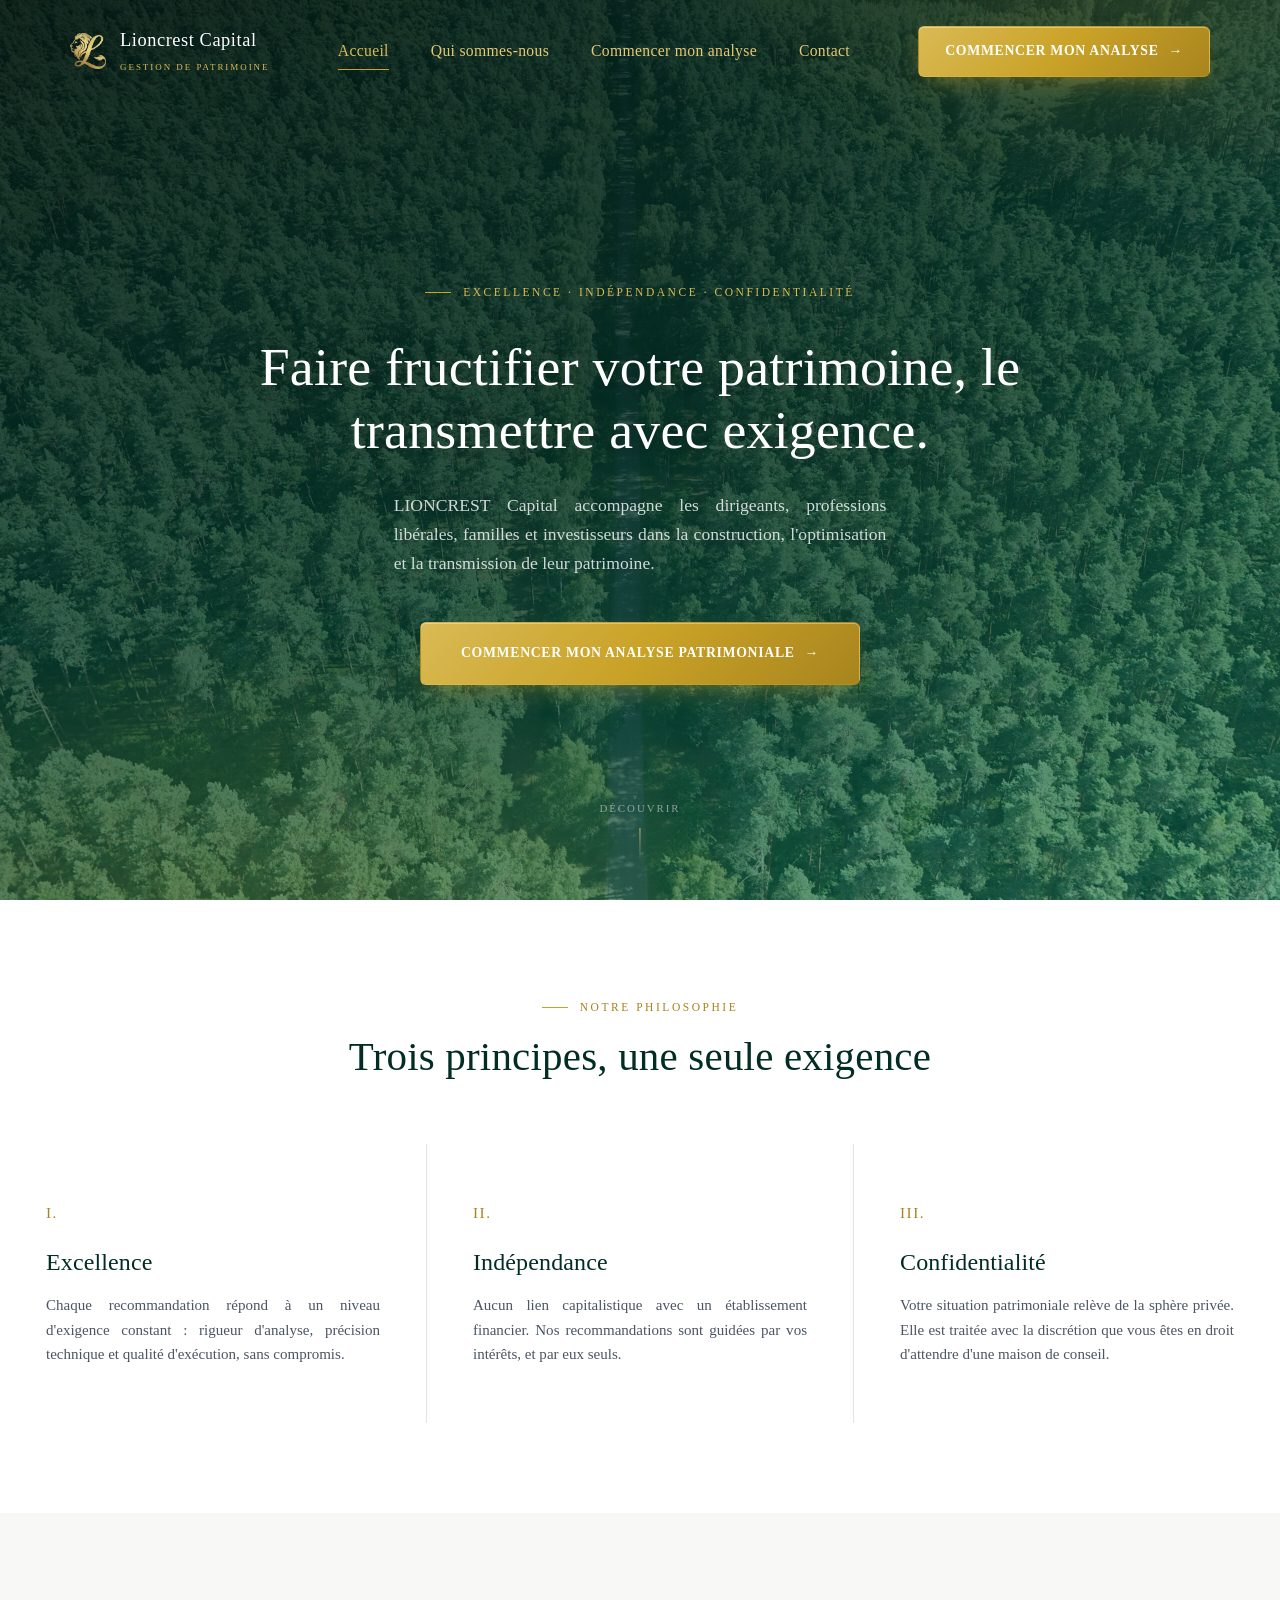
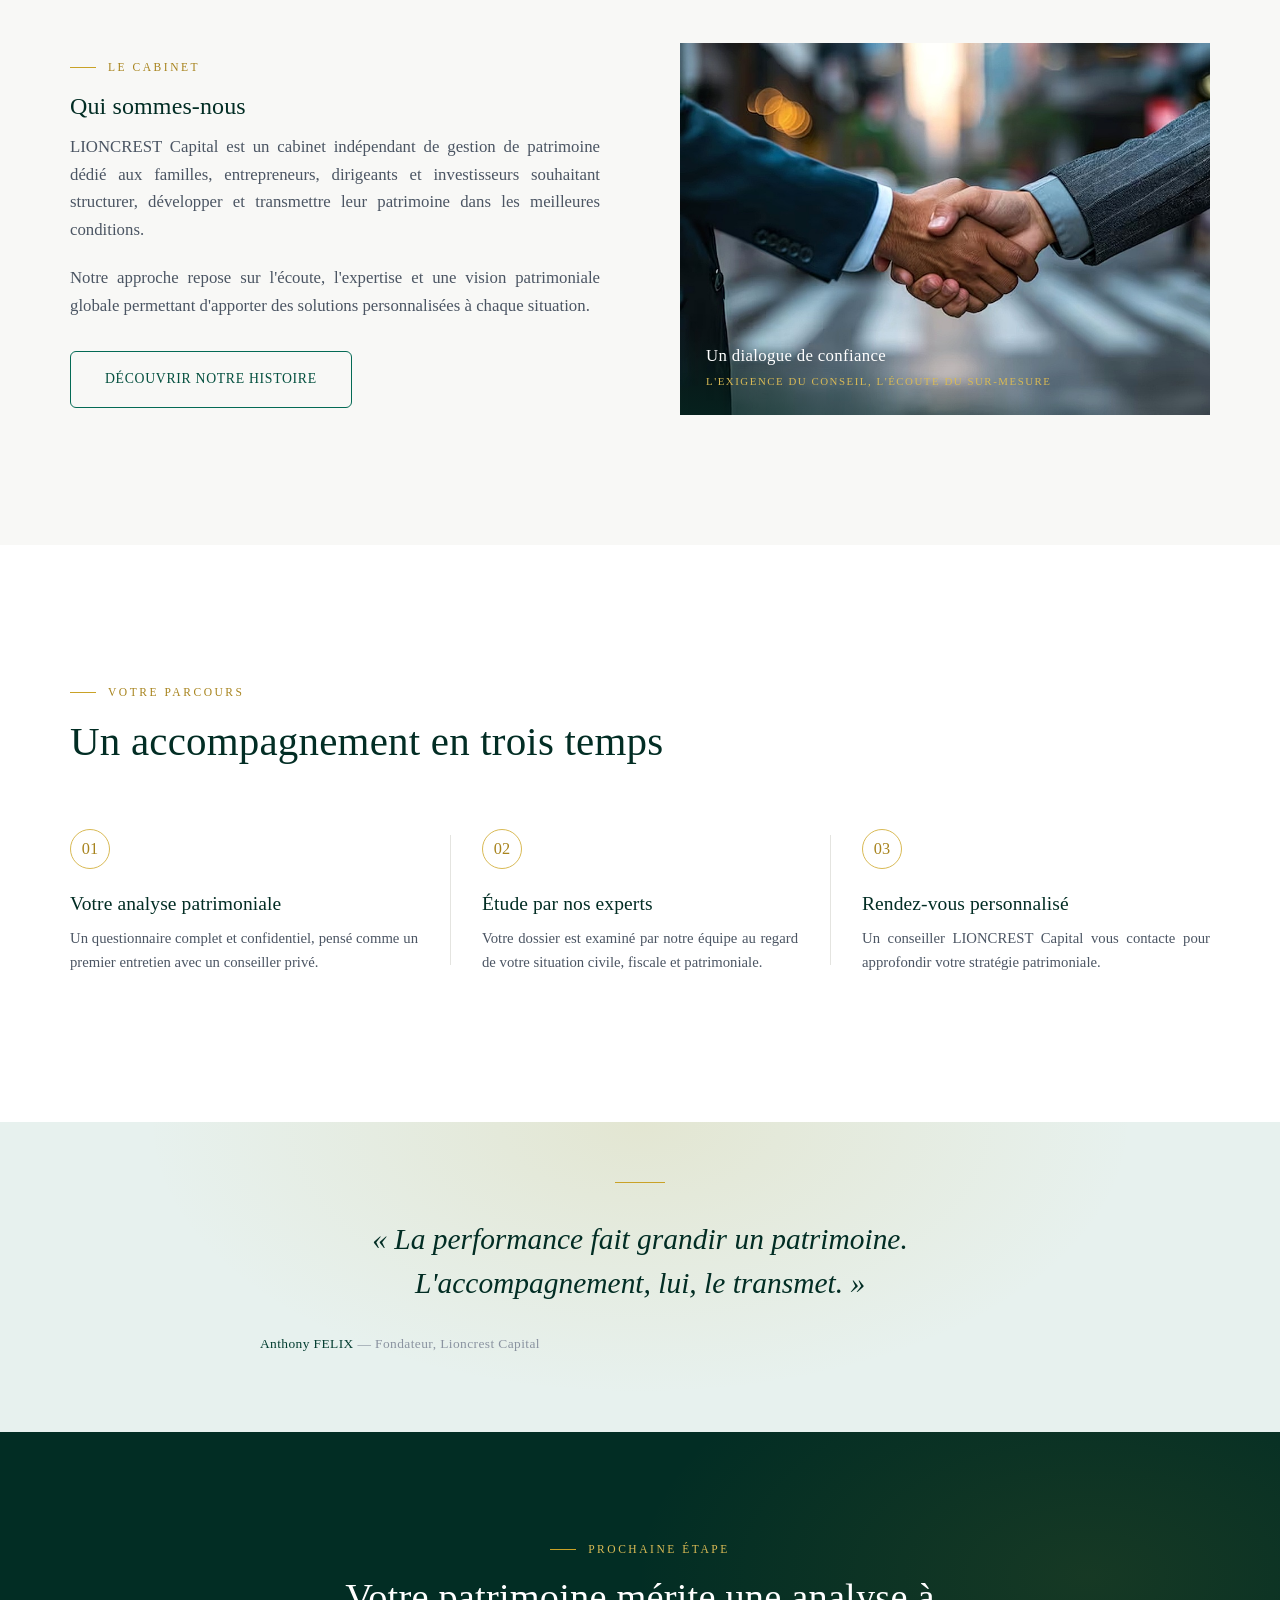
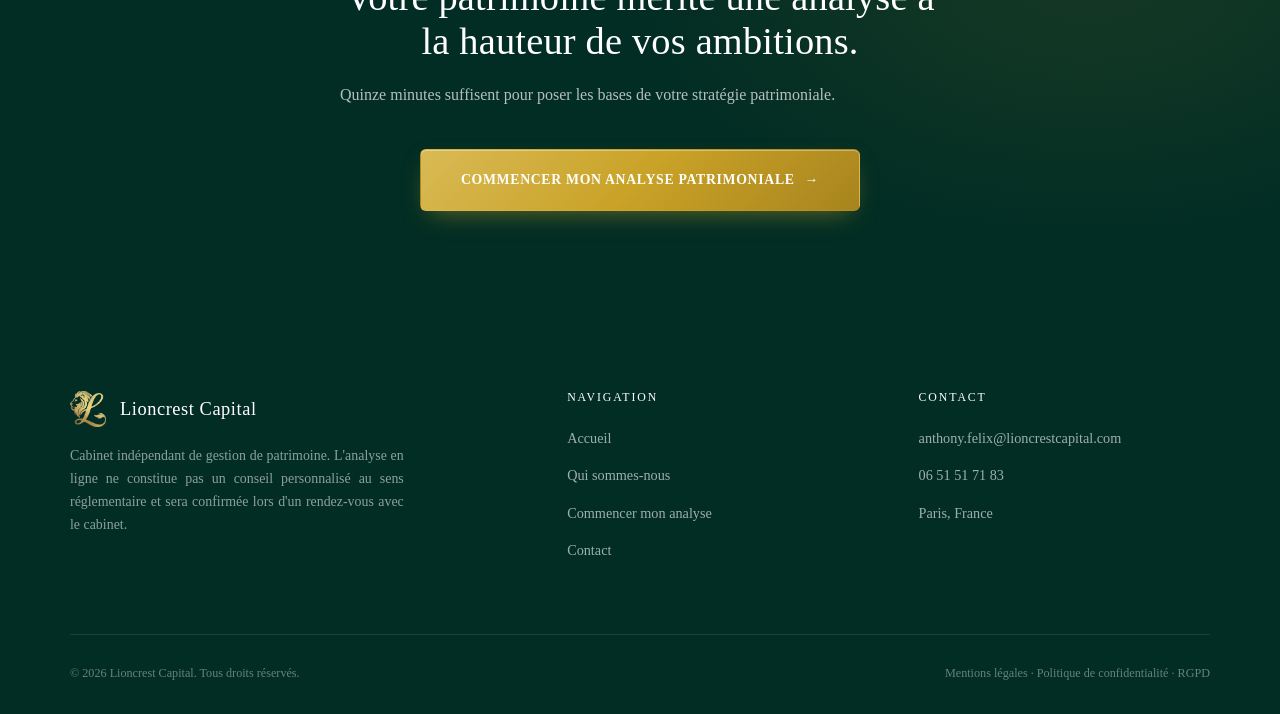
==== commit 7e87cd53: "Affine la présentation du hero d'accueil - Titre moins massif (3.4rem max au lieu de 4rem), interlig" ====
--- a/index.html
+++ b/index.html
@@ -41,12 +41,19 @@
       <div class="eyebrow on-dark">Excellence · Indépendance · Confidentialité</div>
       <h1>Faire fructifier votre patrimoine, le transmettre avec exigence.</h1>
       <p class="hero-lead">LIONCREST Capital accompagne les dirigeants, professions libérales, familles et investisseurs dans la construction, l'optimisation et la transmission de leur patrimoine.</p>
+      <div class="hero-actions">
+        <a href="analyse.html" class="btn btn-gold btn-lg">Commencer mon analyse patrimoniale</a>
+      </div>
     </div>
   </div>
+  <a href="#philosophie" class="hero-scroll">
+    <span>Découvrir</span>
+    <span class="stem"></span>
+  </a>
 </section>
 
 <!-- ============ NOTRE PHILOSOPHIE ============ -->
-<section class="section-tight">
+<section id="philosophie" class="section-tight">
   <div class="container">
     <div class="section-head center reveal">
       <div class="eyebrow" style="justify-content:center;">Notre philosophie</div>
--- a/assets/css/style.css
+++ b/assets/css/style.css
@@ -112,21 +112,18 @@
 }
 .btn-primary:hover{background:var(--emerald-700);transform:translateY(-1px);box-shadow:0 14px 30px -12px rgba(4,106,85,.45);}
 .btn-gold{
-  background:var(--white);
-  color:var(--emerald-800);
+  background:linear-gradient(135deg, var(--gold-400) 0%, var(--gold-500) 50%, var(--gold-600) 100%);
+  color:var(--white);
   font-weight:600;
-  border:1px solid var(--gold-400);
-  box-shadow:0 10px 26px -12px rgba(1,22,17,.3);
-}
-.btn-gold::after{content:"→";color:var(--gold-600);transition:transform .35s var(--ease), color .3s var(--ease);}
+  box-shadow:0 10px 26px -10px rgba(201,162,39,.55), inset 0 1px 0 rgba(255,255,255,.35);
+}
+.btn-gold::after{content:"→";transition:transform .35s var(--ease);}
 .btn-gold:hover{
-  background:linear-gradient(135deg, var(--gold-400) 0%, var(--gold-500) 50%, var(--gold-600) 100%);
-  color:var(--emerald-900);
-  border-color:var(--gold-500);
+  background:linear-gradient(135deg, var(--gold-500) 0%, var(--gold-600) 50%, var(--gold-700) 100%);
   transform:translateY(-2px);
   box-shadow:0 18px 36px -12px rgba(201,162,39,.65), inset 0 1px 0 rgba(255,255,255,.35);
 }
-.btn-gold:hover::after{color:var(--emerald-900);transform:translateX(4px);}
+.btn-gold:hover::after{transform:translateX(4px);}
 .btn-outline{
   background:transparent;border-color:rgba(255,255,255,.4);color:var(--white);
 }
@@ -218,7 +215,9 @@
 }
 .hero-bg::after{
   content:"";position:absolute;inset:0;
-  background:linear-gradient(160deg, rgba(1,22,17,.90) 0%, rgba(2,45,36,.82) 30%, rgba(4,80,63,.68) 68%, rgba(12,127,103,.5) 100%);
+  background:
+    radial-gradient(1100px 680px at 50% 38%, rgba(1,22,17,.24), transparent 70%),
+    linear-gradient(160deg, rgba(1,22,17,.90) 0%, rgba(2,45,36,.82) 30%, rgba(4,80,63,.68) 68%, rgba(12,127,103,.5) 100%);
 }
 .hero::after{
   content:"";position:absolute;inset:0;z-index:1;
@@ -249,16 +248,17 @@
   animation:pulseGlow 9s ease-in-out infinite;
 }
 .page-hero .container-narrow,.intro-hero .container-narrow{position:relative;z-index:2;}
-.hero-inner .eyebrow{justify-content:center;margin-bottom:28px;}
+.hero-inner .eyebrow{justify-content:center;margin-bottom:34px;}
 .hero h1{
   color:var(--white);
-  font-size:clamp(2.4rem,5vw,4rem);
-  line-height:1.1;font-weight:400;
-  margin-bottom:26px;
+  font-size:clamp(2.2rem,4.2vw,3.4rem);
+  line-height:1.16;font-weight:400;
+  margin-bottom:30px;
+  text-shadow:0 2px 24px rgba(1,22,17,.35);
 }
 .hero-lead{
-  color:rgba(255,255,255,.78);
-  font-size:1.15rem;max-width:64ch;margin:0 auto 46px;
+  color:rgba(255,255,255,.8);
+  font-size:1.1rem;max-width:56ch;margin:0 auto 44px;
 }
 .hero-actions{display:flex;flex-wrap:wrap;gap:18px;justify-content:center;}
 .hero-scroll{
@@ -335,7 +335,7 @@
 .cta-band p{color:rgba(255,255,255,.7);margin-bottom:40px;}
 
 /* ---------- Citation ---------- */
-.section-quote{position:relative;overflow:hidden;background:var(--emerald-100);}
+.section-quote{position:relative;overflow:hidden;background:var(--emerald-100);padding:60px 0;}
 .section-quote::before{
   content:"";position:absolute;inset:0;
   background:radial-gradient(760px 420px at 50% 0%, rgba(201,162,39,.14), transparent 65%);
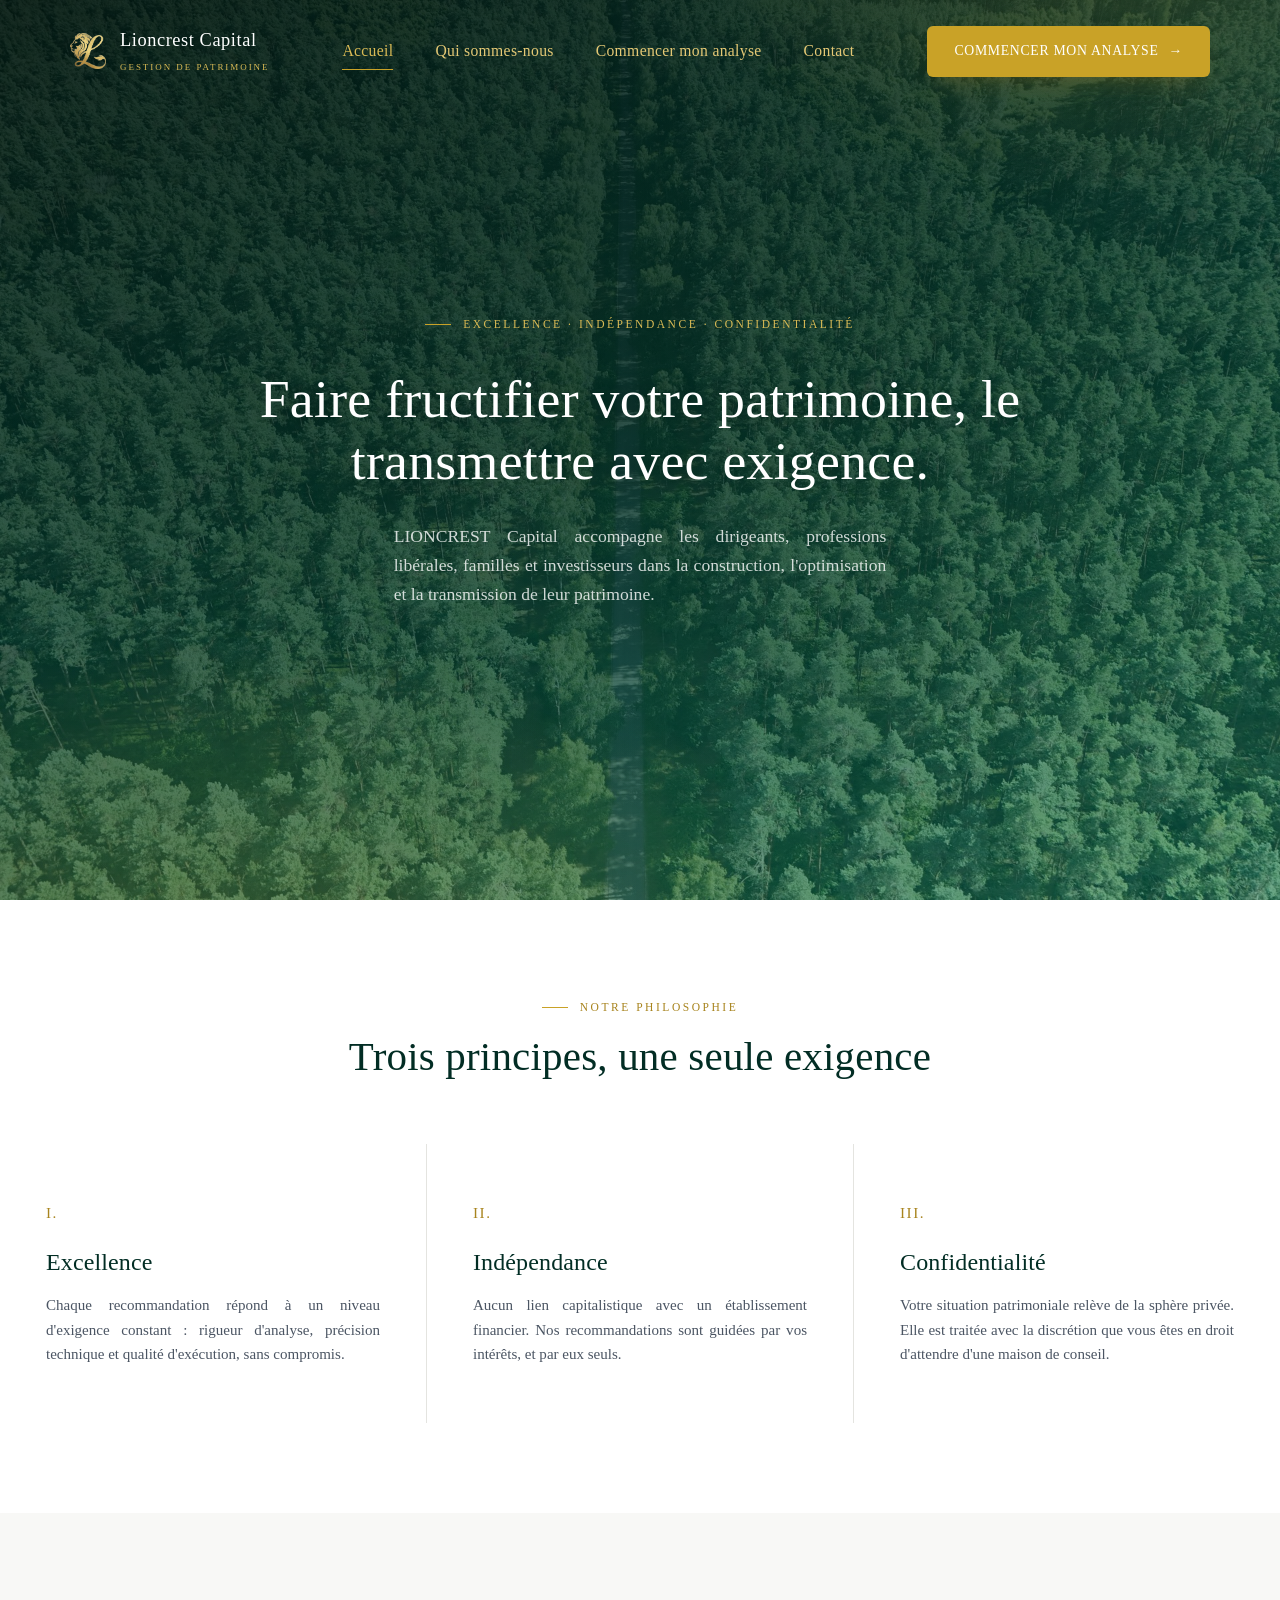
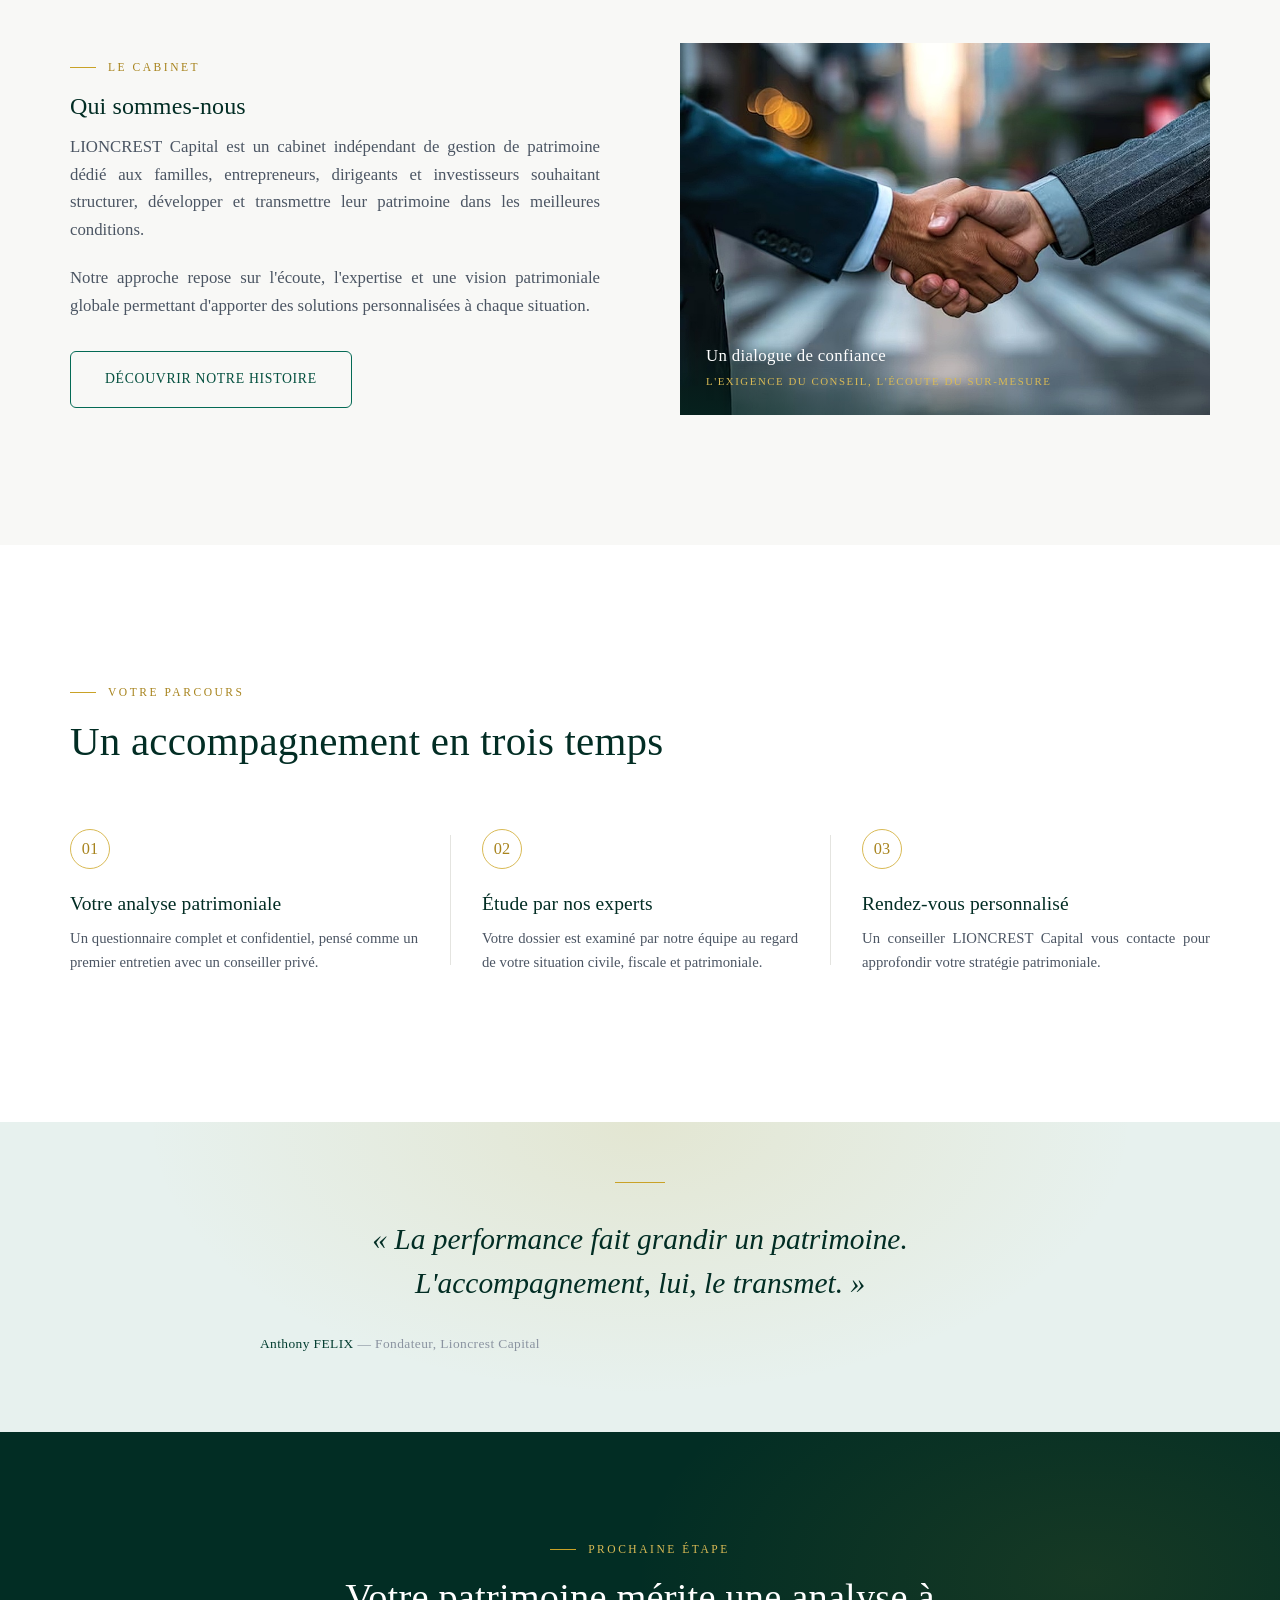
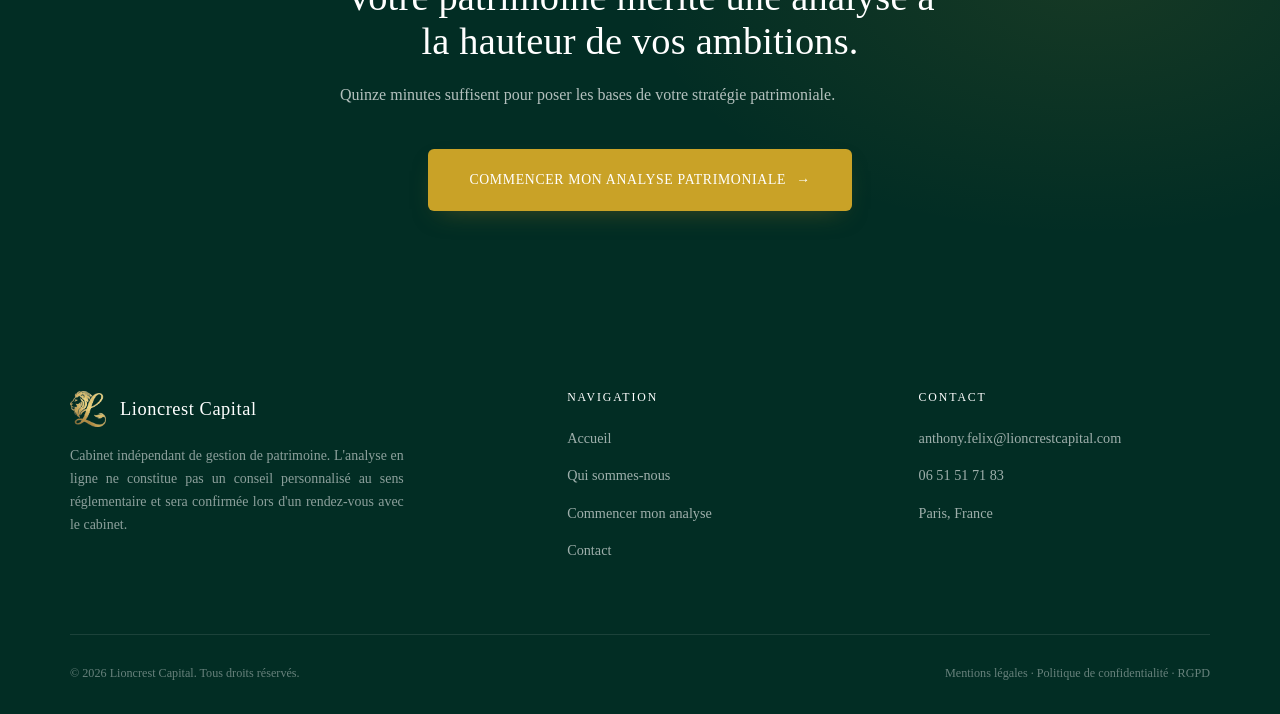
==== commit 5c6e7ea8: "Épure le hero d'accueil, accélère le zoom, développe le parcours d'Anthony - Retire le bouton CTA et" ====
--- a/index.html
+++ b/index.html
@@ -41,15 +41,8 @@
       <div class="eyebrow on-dark">Excellence · Indépendance · Confidentialité</div>
       <h1>Faire fructifier votre patrimoine, le transmettre avec exigence.</h1>
       <p class="hero-lead">LIONCREST Capital accompagne les dirigeants, professions libérales, familles et investisseurs dans la construction, l'optimisation et la transmission de leur patrimoine.</p>
-      <div class="hero-actions">
-        <a href="analyse.html" class="btn btn-gold btn-lg">Commencer mon analyse patrimoniale</a>
-      </div>
     </div>
   </div>
-  <a href="#philosophie" class="hero-scroll">
-    <span>Découvrir</span>
-    <span class="stem"></span>
-  </a>
 </section>
 
 <!-- ============ NOTRE PHILOSOPHIE ============ -->
--- a/assets/css/style.css
+++ b/assets/css/style.css
@@ -112,16 +112,17 @@
 }
 .btn-primary:hover{background:var(--emerald-700);transform:translateY(-1px);box-shadow:0 14px 30px -12px rgba(4,106,85,.45);}
 .btn-gold{
-  background:linear-gradient(135deg, var(--gold-400) 0%, var(--gold-500) 50%, var(--gold-600) 100%);
+  background:var(--gold-500);
   color:var(--white);
-  font-weight:600;
-  box-shadow:0 10px 26px -10px rgba(201,162,39,.55), inset 0 1px 0 rgba(255,255,255,.35);
+  font-weight:400;
+  border-color:transparent;
+  box-shadow:0 10px 26px -12px rgba(143,114,28,.5);
 }
 .btn-gold::after{content:"→";transition:transform .35s var(--ease);}
 .btn-gold:hover{
-  background:linear-gradient(135deg, var(--gold-500) 0%, var(--gold-600) 50%, var(--gold-700) 100%);
+  background:var(--gold-600);
   transform:translateY(-2px);
-  box-shadow:0 18px 36px -12px rgba(201,162,39,.65), inset 0 1px 0 rgba(255,255,255,.35);
+  box-shadow:0 18px 36px -12px rgba(143,114,28,.6);
 }
 .btn-gold:hover::after{transform:translateX(4px);}
 .btn-outline{
@@ -210,7 +211,7 @@
   position:absolute;inset:0;z-index:0;
   background-image:url('../img/hero-forest-path.jpg');
   background-size:cover;background-position:center;
-  animation:heroKenBurns 32s ease-in-out infinite alternate;
+  animation:heroKenBurns 16s ease-in-out infinite alternate;
   will-change:transform;
 }
 .hero-bg::after{
